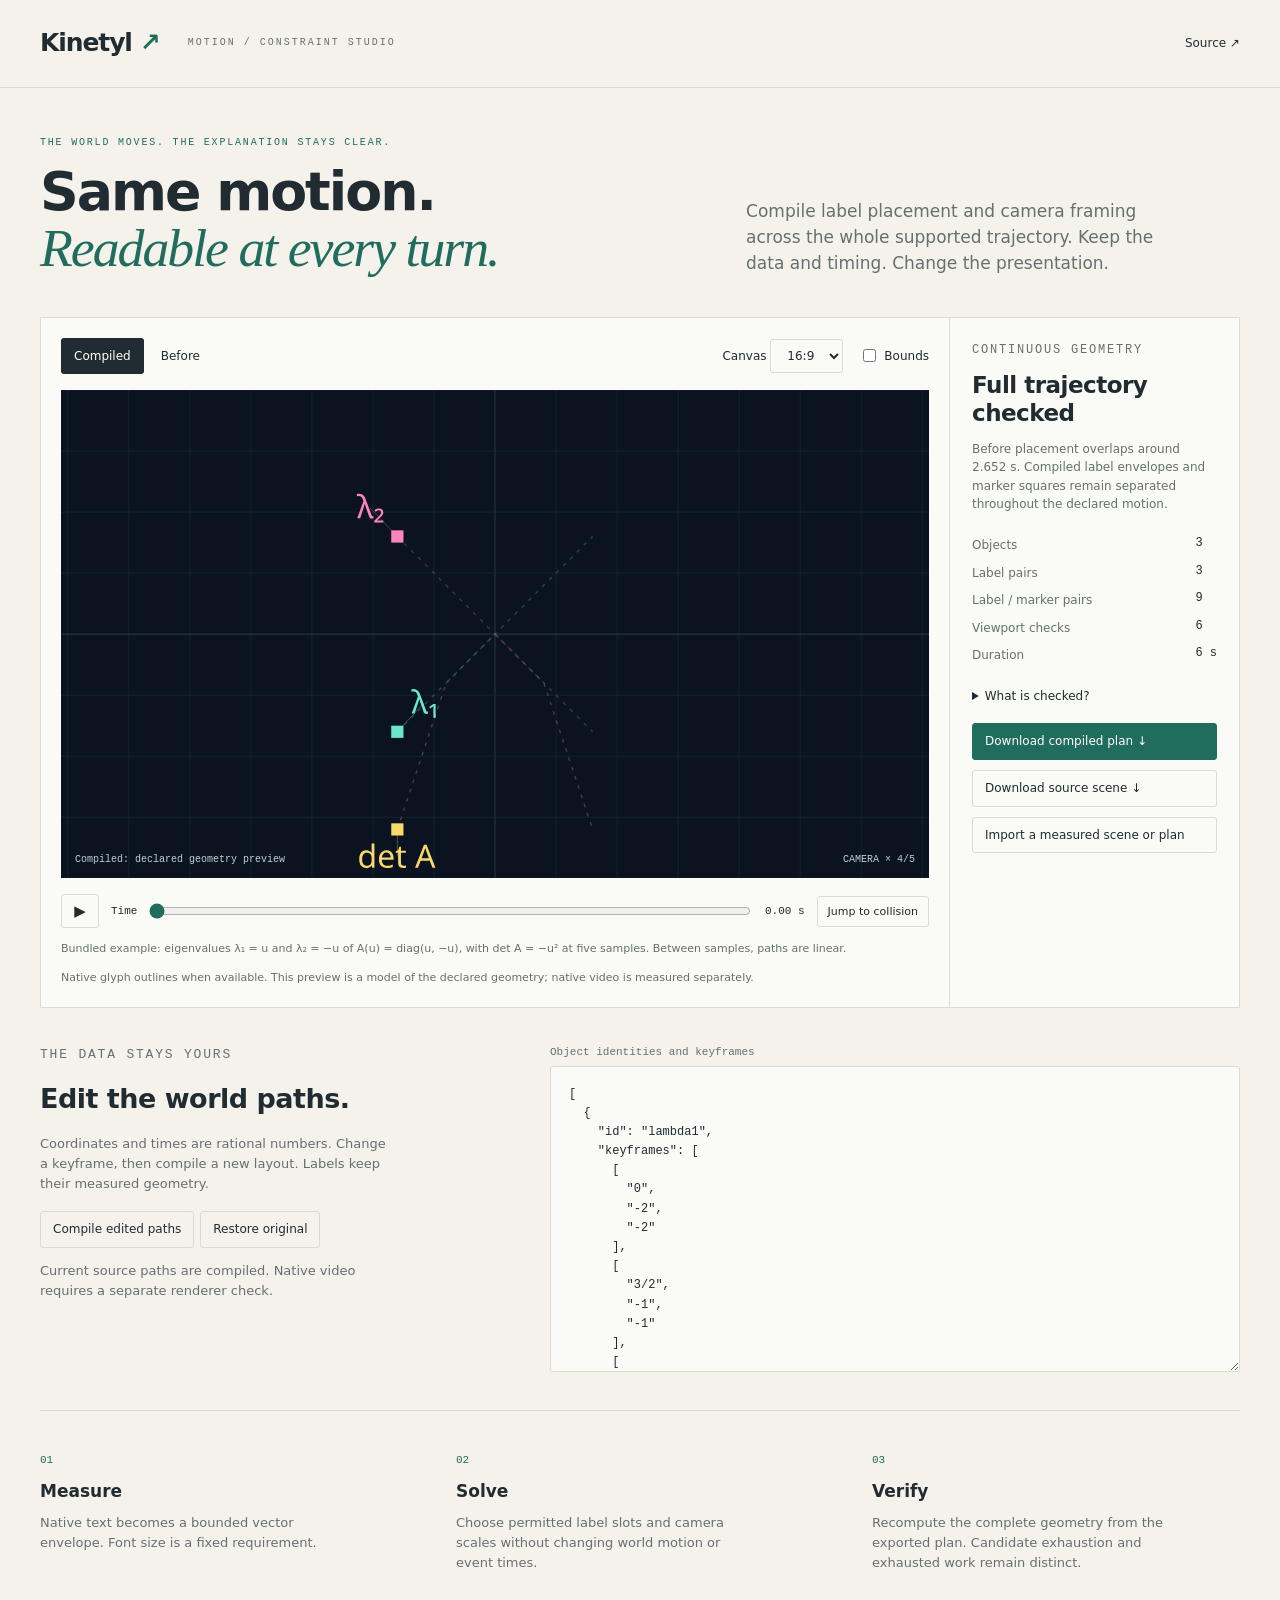
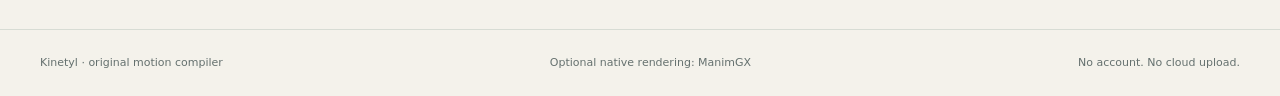
==== docs/index.html @ 95668e6b "Build exact motion-layout compiler, editable studio and native export pipeline" ====
<!doctype html>
<html lang="en">
<head><meta charset="utf-8"><meta name="viewport" content="width=device-width,initial-scale=1"><title>Kinetyl · motion that keeps its meaning</title><link rel="stylesheet" href="studio.css"></head>
<body>
<header><a class="brand" href="https://github.com/nazeeh111/Kinetyl">Kinetyl<span class="brand-mark" aria-hidden="true">↗</span></a><span class="edition">MOTION / CONSTRAINT STUDIO</span><a class="source" href="https://github.com/nazeeh111/Kinetyl">Source ↗</a></header>
<main>
<section class="intro"><p class="eyebrow">THE WORLD MOVES. THE EXPLANATION STAYS CLEAR.</p><h1>Same motion.<br><em>Readable at every turn.</em></h1><p class="lede">Compile label placement and camera framing across the whole supported trajectory. Keep the data and timing. Change the presentation.</p></section>
<section class="workbench" aria-label="Motion compiler">
<div class="stage-column">
<div class="bar"><div class="mode" role="group" aria-label="Placement"><button id="repaired" aria-pressed="true">Compiled</button><button id="original" aria-pressed="false">Before</button></div><label>Canvas <select id="aspect"><option value="wide">16:9</option><option value="portrait">9:16</option><option value="square">1:1</option></select></label><label class="check"><input id="envelopes" type="checkbox">Bounds</label></div>
<div class="stage-shell"><svg id="stage" role="img" aria-label="Animated source trajectories and attached labels"></svg><div class="stage-caption"><span id="stage-label">Compiled geometry preview</span><span id="scale-label"></span></div></div>
<div class="transport"><button id="play" aria-label="Play animation">▶</button><label class="timeline-label">Time<input id="time" type="range" min="0" max="6" step="any" value="0"></label><output id="time-label">0.00 s</output><button id="witness" disabled>Jump to collision</button></div>
<p class="preview-note">Bundled example: eigenvalues λ₁ = u and λ₂ = −u of A(u) = diag(u, −u), with det A = −u² at five samples. Between samples, paths are linear.</p><p class="preview-note">Native glyph outlines when available. This preview is a model of the declared geometry; native video is measured separately.</p>
</div>
<aside class="inspector"><p class="eyebrow">CONTINUOUS GEOMETRY</p><h2 id="status-title">Checking the plan…</h2><p id="status-detail" role="status" aria-live="polite"></p><dl id="metrics"></dl><div id="notice" class="notice" hidden></div><details><summary>What is checked?</summary><p>Fixed label rectangles and marker squares on piecewise linear paths. Every label pair, label–marker pair, and viewport is checked across the full shared time interval. Camera framing is static.</p><p>Imported measurements are unsigned declarations. Exact envelope checks do not prove continuous GPU pixels, arbitrary 3D scenes or viewer comprehension.</p></details><button id="save-plan" disabled>Download compiled plan ↓</button><button id="save-scene" disabled>Download source scene ↓</button><button id="load">Import a measured scene or plan</button><input id="file" type="file" accept="application/json,.json" hidden></aside>
</section>
<section class="edit-section"><div><p class="eyebrow">THE DATA STAYS YOURS</p><h2>Edit the world paths.</h2><p>Coordinates and times are rational numbers. Change a keyframe, then compile a new layout. Labels keep their measured geometry.</p><button id="apply">Compile edited paths</button><button id="restore">Restore original</button><p id="edit-status" role="status" aria-live="polite"></p></div><div><label for="paths">Object identities and keyframes</label><textarea id="paths" spellcheck="false" rows="14"></textarea></div></section>
<section class="explanation"><div><span class="number">01</span><h3>Measure</h3><p>Native text becomes a bounded vector envelope. Font size is a fixed requirement.</p></div><div><span class="number">02</span><h3>Solve</h3><p>Choose permitted label slots and camera scales without changing world motion or event times.</p></div><div><span class="number">03</span><h3>Verify</h3><p>Recompute the complete geometry from the exported plan. Candidate exhaustion and exhausted work remain distinct.</p></div></section>
</main>
<footer><span>Kinetyl · original motion compiler</span><span>Optional native rendering: <a href="https://github.com/academa-labs/manimgx">ManimGX</a></span><span>No account. No cloud upload.</span></footer>
<script type="module" src="studio.mjs"></script>
</body></html>
---- docs/studio.css ----
:root{color-scheme:light;--paper:#f4f2eb;--ink:#202b32;--muted:#65716f;--line:#d7dcd4;--green:#206d5e;--stage:#0b1220}*{box-sizing:border-box}body{margin:0;background:var(--paper);color:var(--ink);font:15px/1.55 system-ui,-apple-system,BlinkMacSystemFont,"Segoe UI",sans-serif}header,main,footer{max-width:1440px;margin:auto}header{display:flex;align-items:center;gap:28px;padding:24px 40px;border-bottom:1px solid var(--line)}a{color:inherit;text-decoration:none}a:hover{text-decoration:underline}.brand{font-size:25px;font-weight:750;letter-spacing:-1.1px}.brand-mark{display:inline-block;margin-left:8px;color:var(--green)}.edition{font:10px/1.2 ui-monospace,monospace;letter-spacing:2px;color:var(--muted)}.source{margin-left:auto;font-size:12px}main{padding:48px 40px 20px}.intro{display:grid;grid-template-columns:1.3fr 1fr;gap:0 64px;align-items:end;margin-bottom:40px}.eyebrow{font:10px/1.4 ui-monospace,monospace;letter-spacing:1.8px;color:var(--green);margin:0 0 14px}.intro .eyebrow{grid-column:1/-1}h1{font-size:clamp(32px,4.2vw,58px);font-weight:550;line-height:1.04;letter-spacing:-2px;margin:0}h1 em{font-family:Georgia,serif;font-weight:400;color:var(--green)}.lede{color:var(--muted);max-width:410px;margin:0;font-size:17px}.workbench{display:grid;grid-template-columns:minmax(0,1fr) 290px;border:1px solid var(--line);background:#fafaf6}.stage-column{min-width:0;padding:20px}.bar{display:flex;align-items:center;gap:16px;margin-bottom:16px;font-size:12px}.bar .mode{margin-right:auto;display:flex;gap:4px}button,select{font:inherit;color:var(--ink);border:1px solid var(--line);background:transparent;padding:8px 12px;border-radius:3px;cursor:pointer}button:hover,select:hover{background:#e9eee7}button:disabled{opacity:.45;cursor:default}button:focus-visible,select:focus-visible,input:focus-visible,textarea:focus-visible,summary:focus-visible{outline:3px solid #408677;outline-offset:3px}.mode button{border-color:transparent}.mode button[aria-pressed=true]{background:var(--ink);color:white}.check{display:flex;align-items:center;gap:5px}.stage-shell{position:relative;background:var(--stage);min-height:260px;display:flex;justify-content:center;align-items:center;overflow:hidden}#stage{display:block;width:100%;height:auto;max-height:620px;aspect-ratio:16/9;background:var(--stage)}#stage.portrait{width:auto;max-width:100%;height:520px;aspect-ratio:9/16}#stage.square{max-width:620px;aspect-ratio:1}.stage-caption{position:absolute;bottom:12px;left:14px;right:14px;display:flex;justify-content:space-between;pointer-events:none;font:10px/1.3 ui-monospace,monospace;color:#c2d0d2}.transport{display:flex;align-items:center;gap:12px;margin-top:16px}#play{width:38px;height:34px;padding:0}.timeline-label{flex:1;display:flex;align-items:center;gap:10px;font:11px ui-monospace,monospace}.timeline-label input{width:100%;accent-color:var(--green)}output{font:11px ui-monospace,monospace;white-space:nowrap}#witness{font-size:11px;padding:6px 10px}.preview-note{font-size:11px;color:var(--muted);margin:12px 0 0}.inspector{border-left:1px solid var(--line);padding:24px 22px}.inspector h2{font-size:23px;line-height:1.2;letter-spacing:-.5px;margin:0 0 12px}.inspector p{font-size:12px;color:var(--muted)}.inspector button{display:block;width:100%;text-align:left;margin-top:10px;font-size:12px}.inspector #save-plan{background:var(--green);color:white;border-color:var(--green)}dl{margin:22px 0;display:grid;grid-template-columns:1fr auto;gap:9px;font-size:12px}dt{color:var(--muted)}dd{font:12px ui-monospace,monospace;margin:0}.notice{padding:10px;border-left:2px solid #b06244;background:#f4ece5;font-size:12px;margin:16px 0}details{font-size:12px;margin:18px 0}summary{cursor:pointer}.edit-section{display:grid;grid-template-columns:1fr 1.5fr;gap:50px;padding:38px 0;border-bottom:1px solid var(--line)}.edit-section h2{font-size:27px;letter-spacing:-.5px;margin:0 0 14px}.edit-section p{color:var(--muted);max-width:350px;font-size:13px}.edit-section button{font-size:12px;margin:4px 6px 0 0}.edit-section label{display:block;font:11px ui-monospace,monospace;color:var(--muted);margin-bottom:8px}textarea{display:block;width:100%;resize:vertical;min-height:230px;border:1px solid var(--line);padding:18px;background:#fafaf6;color:var(--ink);border-radius:3px;font:12px/1.6 ui-monospace,SFMono-Regular,monospace}.explanation{display:grid;grid-template-columns:repeat(3,1fr);gap:48px;padding:36px 0}.number{font:11px ui-monospace,monospace;color:var(--green)}.explanation h3{font-size:17px;margin:8px 0}.explanation p{font-size:13px;color:var(--muted);max-width:300px;margin:0}footer{display:flex;gap:24px;justify-content:space-between;padding:24px 40px;border-top:1px solid var(--line);font-size:11px;color:var(--muted)}[hidden]{display:none!important}@media(max-width:900px){header{padding:18px 22px}.edition{display:none}main{padding:30px 22px}.intro{grid-template-columns:1fr;gap:24px}.workbench{grid-template-columns:1fr}.inspector{border-left:0;border-top:1px solid var(--line);display:block}#stage.portrait{height:480px}.edit-section{grid-template-columns:1fr;gap:22px}.explanation{gap:22px}footer{padding:20px 22px;flex-wrap:wrap}}@media(max-width:520px){main{padding:24px 14px}header{padding:18px 14px}h1{letter-spacing:-1px}.lede{font-size:15px}.stage-column{padding:12px}.bar{flex-wrap:wrap;gap:8px}.bar .mode{flex-basis:100%;margin-right:0}.bar button{padding:7px 12px}.transport{flex-wrap:wrap;gap:8px}#witness{margin-left:auto}.timeline-label{min-width:100px}#stage.portrait{height:440px}.explanation{grid-template-columns:1fr;gap:26px}.inspector{padding:22px}.edit-section{padding:28px 0}footer{padding:20px 14px;gap:12px}textarea{font-size:11px;padding:12px}}
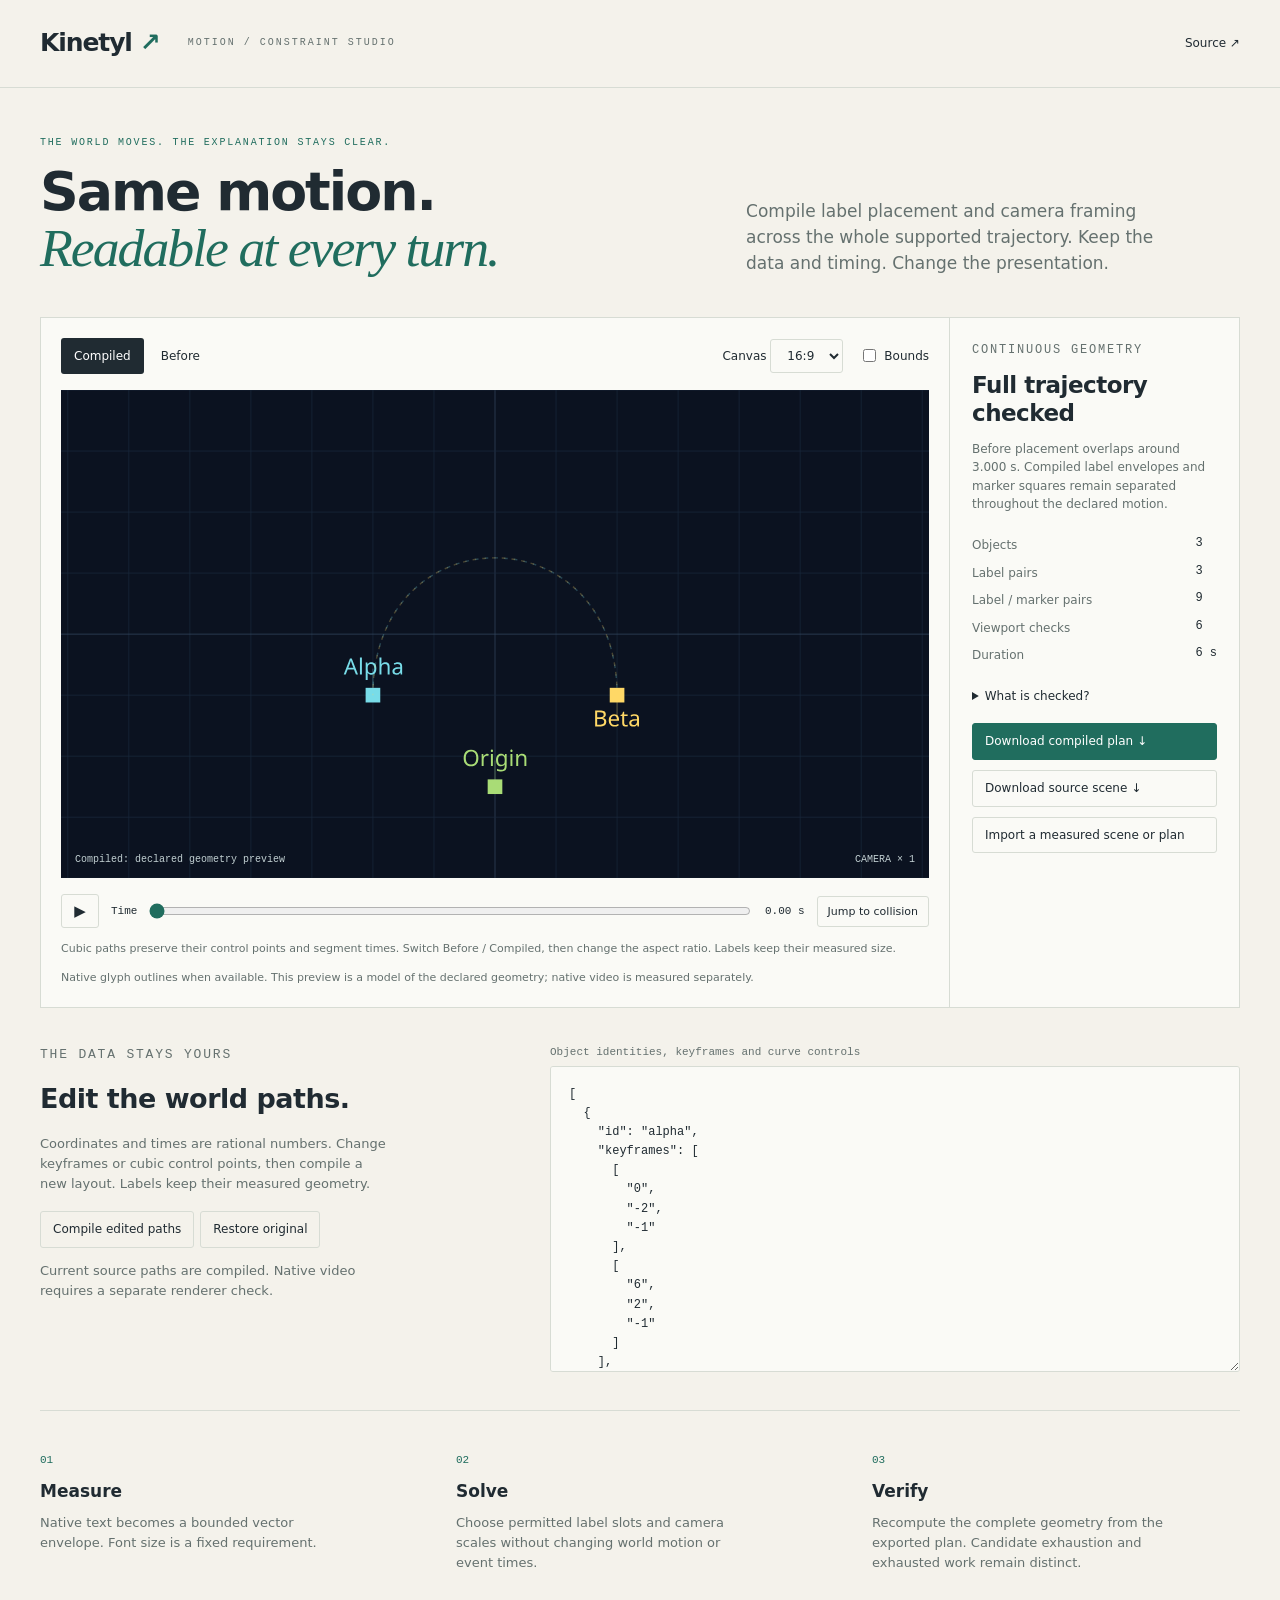
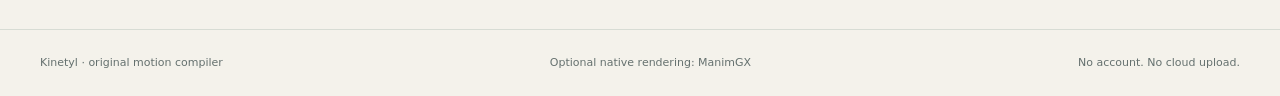
==== commit c0b6f30e: "Preserve and verify cubic motion through Kinetyl studio and native exports" ====
--- a/docs/index.html
+++ b/docs/index.html
@@ -10,11 +10,11 @@
 <div class="bar"><div class="mode" role="group" aria-label="Placement"><button id="repaired" aria-pressed="true">Compiled</button><button id="original" aria-pressed="false">Before</button></div><label>Canvas <select id="aspect"><option value="wide">16:9</option><option value="portrait">9:16</option><option value="square">1:1</option></select></label><label class="check"><input id="envelopes" type="checkbox">Bounds</label></div>
 <div class="stage-shell"><svg id="stage" role="img" aria-label="Animated source trajectories and attached labels"></svg><div class="stage-caption"><span id="stage-label">Compiled geometry preview</span><span id="scale-label"></span></div></div>
 <div class="transport"><button id="play" aria-label="Play animation">▶</button><label class="timeline-label">Time<input id="time" type="range" min="0" max="6" step="any" value="0"></label><output id="time-label">0.00 s</output><button id="witness" disabled>Jump to collision</button></div>
-<p class="preview-note">Bundled example: eigenvalues λ₁ = u and λ₂ = −u of A(u) = diag(u, −u), with det A = −u² at five samples. Between samples, paths are linear.</p><p class="preview-note">Native glyph outlines when available. This preview is a model of the declared geometry; native video is measured separately.</p>
+<p class="preview-note" id="scene-note">Bundled example: eigenvalues λ₁ = u and λ₂ = −u of A(u) = diag(u, −u), with det A = −u² at five samples. Between samples, paths are linear.</p><p class="preview-note">Native glyph outlines when available. This preview is a model of the declared geometry; native video is measured separately.</p>
 </div>
-<aside class="inspector"><p class="eyebrow">CONTINUOUS GEOMETRY</p><h2 id="status-title">Checking the plan…</h2><p id="status-detail" role="status" aria-live="polite"></p><dl id="metrics"></dl><div id="notice" class="notice" hidden></div><details><summary>What is checked?</summary><p>Fixed label rectangles and marker squares on piecewise linear paths. Every label pair, label–marker pair, and viewport is checked across the full shared time interval. Camera framing is static.</p><p>Imported measurements are unsigned declarations. Exact envelope checks do not prove continuous GPU pixels, arbitrary 3D scenes or viewer comprehension.</p></details><button id="save-plan" disabled>Download compiled plan ↓</button><button id="save-scene" disabled>Download source scene ↓</button><button id="load">Import a measured scene or plan</button><input id="file" type="file" accept="application/json,.json" hidden></aside>
+<aside class="inspector"><p class="eyebrow">CONTINUOUS GEOMETRY</p><h2 id="status-title">Checking the plan…</h2><p id="status-detail" role="status" aria-live="polite"></p><dl id="metrics"></dl><div id="notice" class="notice" hidden></div><details><summary>What is checked?</summary><p>Fixed label rectangles and marker squares on piecewise linear or cubic Bézier paths. Every label pair, label–marker pair, and viewport is checked across the full shared time interval. Camera framing is static.</p><p>Imported measurements are unsigned declarations. Exact envelope checks do not prove continuous GPU pixels, arbitrary 3D scenes or viewer comprehension.</p></details><button id="save-plan" disabled>Download compiled plan ↓</button><button id="save-scene" disabled>Download source scene ↓</button><button id="load">Import a measured scene or plan</button><input id="file" type="file" accept="application/json,.json" hidden></aside>
 </section>
-<section class="edit-section"><div><p class="eyebrow">THE DATA STAYS YOURS</p><h2>Edit the world paths.</h2><p>Coordinates and times are rational numbers. Change a keyframe, then compile a new layout. Labels keep their measured geometry.</p><button id="apply">Compile edited paths</button><button id="restore">Restore original</button><p id="edit-status" role="status" aria-live="polite"></p></div><div><label for="paths">Object identities and keyframes</label><textarea id="paths" spellcheck="false" rows="14"></textarea></div></section>
+<section class="edit-section"><div><p class="eyebrow">THE DATA STAYS YOURS</p><h2>Edit the world paths.</h2><p>Coordinates and times are rational numbers. Change keyframes or cubic control points, then compile a new layout. Labels keep their measured geometry.</p><button id="apply">Compile edited paths</button><button id="restore">Restore original</button><p id="edit-status" role="status" aria-live="polite"></p></div><div><label for="paths">Object identities, keyframes and curve controls</label><textarea id="paths" spellcheck="false" rows="14"></textarea></div></section>
 <section class="explanation"><div><span class="number">01</span><h3>Measure</h3><p>Native text becomes a bounded vector envelope. Font size is a fixed requirement.</p></div><div><span class="number">02</span><h3>Solve</h3><p>Choose permitted label slots and camera scales without changing world motion or event times.</p></div><div><span class="number">03</span><h3>Verify</h3><p>Recompute the complete geometry from the exported plan. Candidate exhaustion and exhausted work remain distinct.</p></div></section>
 </main>
 <footer><span>Kinetyl · original motion compiler</span><span>Optional native rendering: <a href="https://github.com/academa-labs/manimgx">ManimGX</a></span><span>No account. No cloud upload.</span></footer>
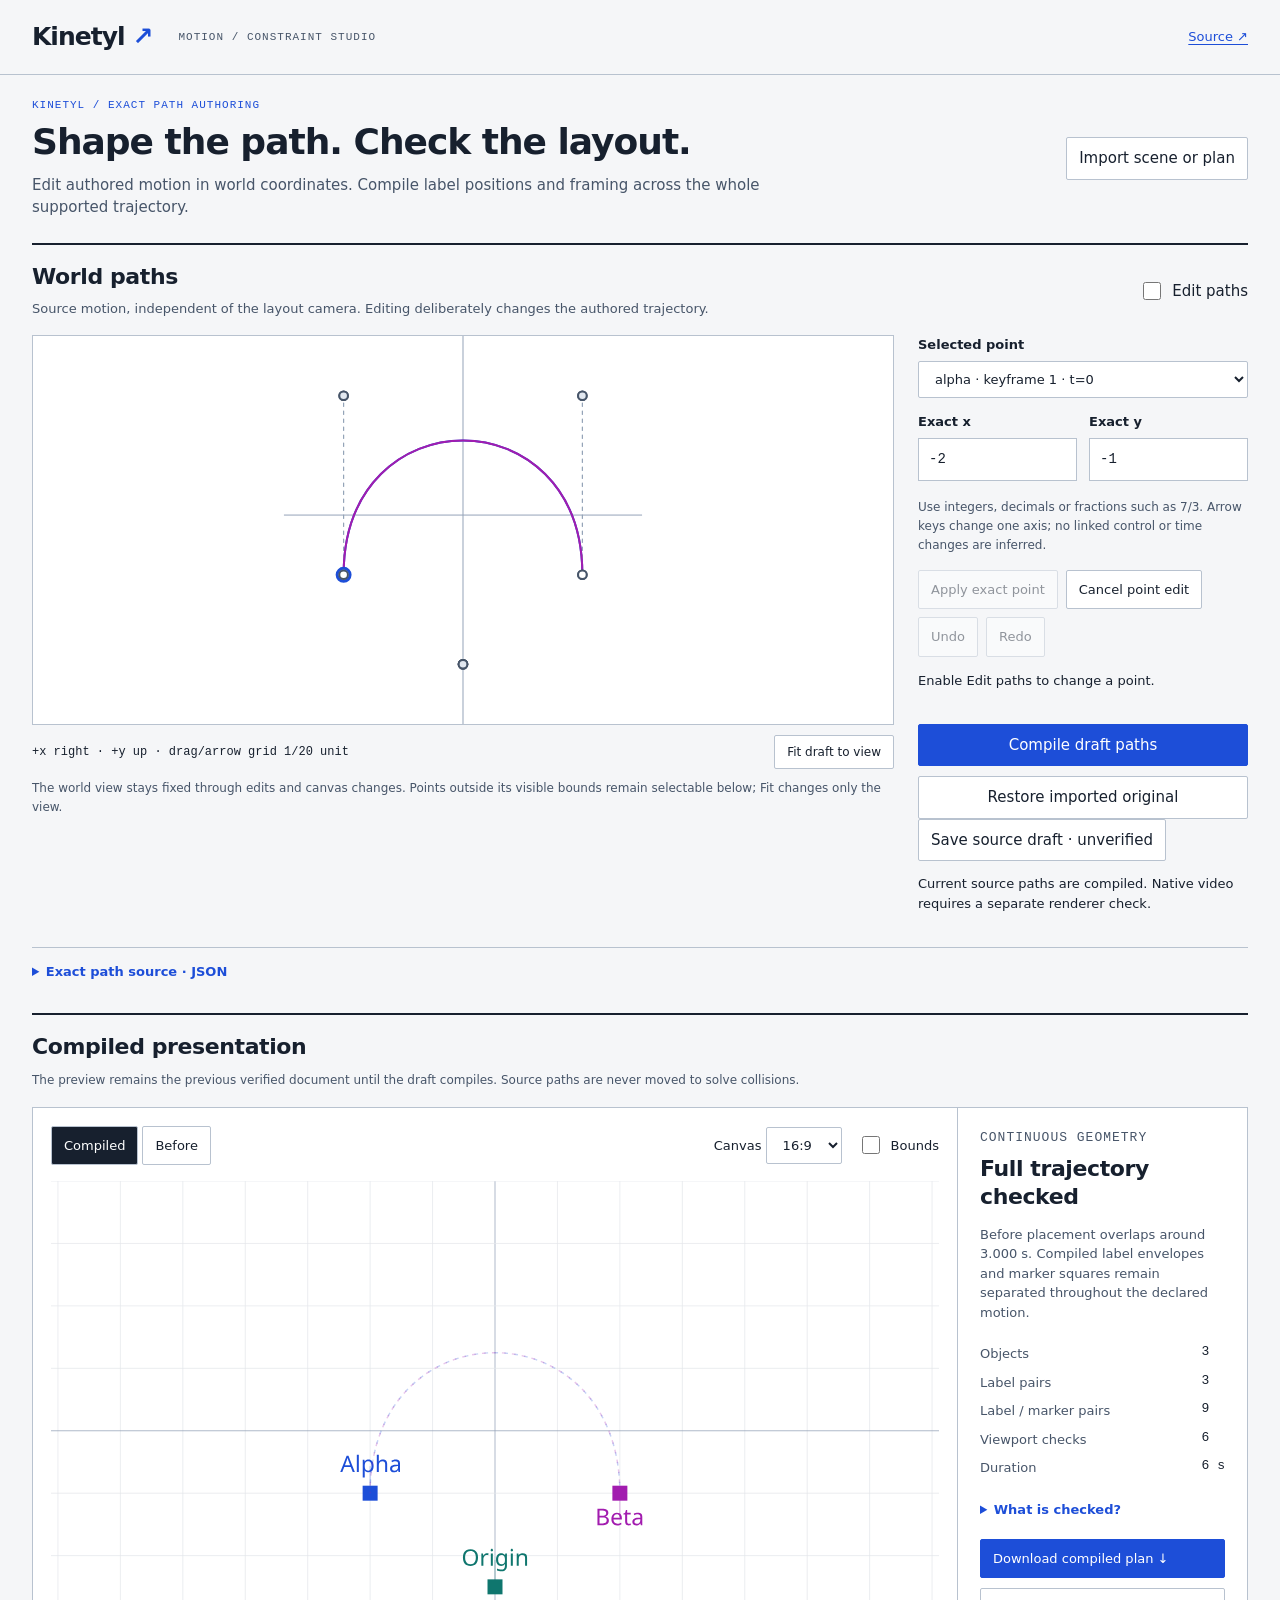
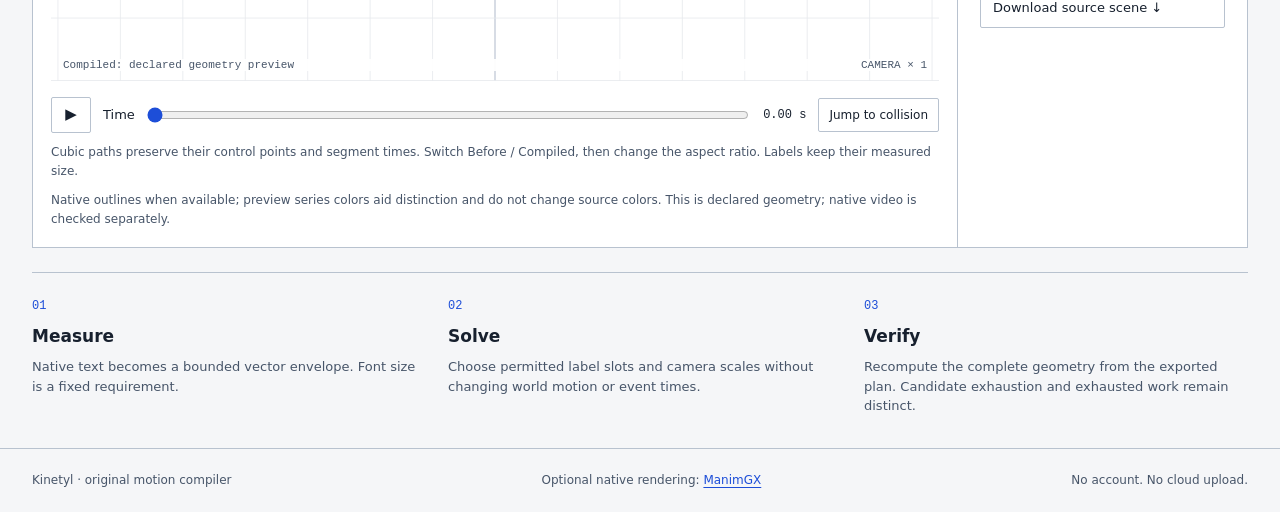
==== commit 1876d1c7: "Add exact visual path authoring and recoverable studio drafts" ====
--- a/docs/index.html
+++ b/docs/index.html
@@ -4,17 +4,21 @@
 <body>
 <header><a class="brand" href="https://github.com/nazeeh111/Kinetyl">Kinetyl<span class="brand-mark" aria-hidden="true">↗</span></a><span class="edition">MOTION / CONSTRAINT STUDIO</span><a class="source" href="https://github.com/nazeeh111/Kinetyl">Source ↗</a></header>
 <main>
-<section class="intro"><p class="eyebrow">THE WORLD MOVES. THE EXPLANATION STAYS CLEAR.</p><h1>Same motion.<br><em>Readable at every turn.</em></h1><p class="lede">Compile label placement and camera framing across the whole supported trajectory. Keep the data and timing. Change the presentation.</p></section>
+<section class="intro"><div><p class="eyebrow">KINETYL / EXACT PATH AUTHORING</p><h1>Shape the path. Check the layout.</h1><p class="lede">Edit authored motion in world coordinates. Compile label positions and framing across the whole supported trajectory.</p></div><button id="load">Import scene or plan</button><input id="file" type="file" accept="application/json,.json" hidden></section>
+<section class="authoring" aria-label="World path authoring"><div class="author-heading"><div><h2>World paths</h2><p>Source motion, independent of the layout camera. Editing deliberately changes the authored trajectory.</p></div><label class="check"><input id="author-mode" type="checkbox">Edit paths</label></div>
+<div class="author-grid"><div><svg id="author-stage" role="group" tabindex="0" aria-label="World path editor; select a handle, arrow keys move one twentieth of a unit; Escape cancels a drag"></svg><div class="world-note"><span>+x right · +y up · drag/arrow grid 1/20 unit</span><button id="author-fit">Fit draft to view</button></div><p class="preview-note">The world view stays fixed through edits and canvas changes. Points outside its visible bounds remain selectable below; Fit changes only the view.</p></div>
+<div class="point-inspector"><label for="point">Selected point</label><select id="point"></select><div class="coordinates"><label for="point-x">Exact x<input id="point-x" type="text" inputmode="text" spellcheck="false" autocomplete="off"></label><label for="point-y">Exact y<input id="point-y" type="text" inputmode="text" spellcheck="false" autocomplete="off"></label></div><p class="preview-note">Use integers, decimals or fractions such as 7/3. Arrow keys change one axis; no linked control or time changes are inferred.</p><div class="edit-actions"><button id="point-apply">Apply exact point</button><button id="point-cancel">Cancel point edit</button><button id="path-undo" disabled>Undo</button><button id="path-redo" disabled>Redo</button></div><p id="author-status" role="status" aria-live="polite">Enable Edit paths to change a point.</p><button id="apply" class="primary">Compile draft paths</button><button id="restore">Restore imported original</button><button id="save-draft">Save source draft · unverified</button><p id="edit-status" role="status" aria-live="polite"></p></div></div>
+<details class="source-editor"><summary>Exact path source · JSON</summary><p>Visual edits and this source share one draft. Apply or discard pending JSON before returning to the visual editor. Label measurements are preserved.</p><label for="paths">Object identities, keyframes and control points</label><textarea id="paths" spellcheck="false" rows="12"></textarea><div class="edit-actions"><button id="json-apply">Apply JSON to draft</button><button id="json-discard">Discard JSON text</button></div></details></section>
+<h2 class="preview-heading">Compiled presentation</h2><p class="preview-note">The preview remains the previous verified document until the draft compiles. Source paths are never moved to solve collisions.</p>
 <section class="workbench" aria-label="Motion compiler">
 <div class="stage-column">
 <div class="bar"><div class="mode" role="group" aria-label="Placement"><button id="repaired" aria-pressed="true">Compiled</button><button id="original" aria-pressed="false">Before</button></div><label>Canvas <select id="aspect"><option value="wide">16:9</option><option value="portrait">9:16</option><option value="square">1:1</option></select></label><label class="check"><input id="envelopes" type="checkbox">Bounds</label></div>
 <div class="stage-shell"><svg id="stage" role="img" aria-label="Animated source trajectories and attached labels"></svg><div class="stage-caption"><span id="stage-label">Compiled geometry preview</span><span id="scale-label"></span></div></div>
 <div class="transport"><button id="play" aria-label="Play animation">▶</button><label class="timeline-label">Time<input id="time" type="range" min="0" max="6" step="any" value="0"></label><output id="time-label">0.00 s</output><button id="witness" disabled>Jump to collision</button></div>
-<p class="preview-note" id="scene-note">Bundled example: eigenvalues λ₁ = u and λ₂ = −u of A(u) = diag(u, −u), with det A = −u² at five samples. Between samples, paths are linear.</p><p class="preview-note">Native glyph outlines when available. This preview is a model of the declared geometry; native video is measured separately.</p>
+<p class="preview-note" id="scene-note">Bundled example: eigenvalues λ₁ = u and λ₂ = −u of A(u) = diag(u, −u), with det A = −u² at five samples. Between samples, paths are linear.</p><p class="preview-note">Native outlines when available; preview series colors aid distinction and do not change source colors. This is declared geometry; native video is checked separately.</p>
 </div>
-<aside class="inspector"><p class="eyebrow">CONTINUOUS GEOMETRY</p><h2 id="status-title">Checking the plan…</h2><p id="status-detail" role="status" aria-live="polite"></p><dl id="metrics"></dl><div id="notice" class="notice" hidden></div><details><summary>What is checked?</summary><p>Fixed label rectangles and marker squares on piecewise linear or cubic Bézier paths. Every label pair, label–marker pair, and viewport is checked across the full shared time interval. Camera framing is static.</p><p>Imported measurements are unsigned declarations. Exact envelope checks do not prove continuous GPU pixels, arbitrary 3D scenes or viewer comprehension.</p></details><button id="save-plan" disabled>Download compiled plan ↓</button><button id="save-scene" disabled>Download source scene ↓</button><button id="load">Import a measured scene or plan</button><input id="file" type="file" accept="application/json,.json" hidden></aside>
+<aside class="inspector"><p class="eyebrow">CONTINUOUS GEOMETRY</p><h2 id="status-title">Checking the plan…</h2><p id="status-detail" role="status" aria-live="polite"></p><dl id="metrics"></dl><div id="notice" class="notice" hidden></div><details><summary>What is checked?</summary><p>Fixed label rectangles and marker squares on piecewise linear or cubic Bézier paths. Every label pair, label–marker pair, and viewport is checked across the full shared time interval. Camera framing is static.</p><p>Imported measurements are unsigned declarations. Exact envelope checks do not prove continuous GPU pixels, arbitrary 3D scenes or viewer comprehension.</p></details><button id="save-plan" disabled>Download compiled plan ↓</button><button id="save-scene" disabled>Download source scene ↓</button></aside>
 </section>
-<section class="edit-section"><div><p class="eyebrow">THE DATA STAYS YOURS</p><h2>Edit the world paths.</h2><p>Coordinates and times are rational numbers. Change keyframes or cubic control points, then compile a new layout. Labels keep their measured geometry.</p><button id="apply">Compile edited paths</button><button id="restore">Restore original</button><p id="edit-status" role="status" aria-live="polite"></p></div><div><label for="paths">Object identities, keyframes and curve controls</label><textarea id="paths" spellcheck="false" rows="14"></textarea></div></section>
 <section class="explanation"><div><span class="number">01</span><h3>Measure</h3><p>Native text becomes a bounded vector envelope. Font size is a fixed requirement.</p></div><div><span class="number">02</span><h3>Solve</h3><p>Choose permitted label slots and camera scales without changing world motion or event times.</p></div><div><span class="number">03</span><h3>Verify</h3><p>Recompute the complete geometry from the exported plan. Candidate exhaustion and exhausted work remain distinct.</p></div></section>
 </main>
 <footer><span>Kinetyl · original motion compiler</span><span>Optional native rendering: <a href="https://github.com/academa-labs/manimgx">ManimGX</a></span><span>No account. No cloud upload.</span></footer>
--- a/docs/studio.css
+++ b/docs/studio.css
@@ -1 +1 @@
-:root{color-scheme:light;--paper:#f4f2eb;--ink:#202b32;--muted:#65716f;--line:#d7dcd4;--green:#206d5e;--stage:#0b1220}*{box-sizing:border-box}body{margin:0;background:var(--paper);color:var(--ink);font:15px/1.55 system-ui,-apple-system,BlinkMacSystemFont,"Segoe UI",sans-serif}header,main,footer{max-width:1440px;margin:auto}header{display:flex;align-items:center;gap:28px;padding:24px 40px;border-bottom:1px solid var(--line)}a{color:inherit;text-decoration:none}a:hover{text-decoration:underline}.brand{font-size:25px;font-weight:750;letter-spacing:-1.1px}.brand-mark{display:inline-block;margin-left:8px;color:var(--green)}.edition{font:10px/1.2 ui-monospace,monospace;letter-spacing:2px;color:var(--muted)}.source{margin-left:auto;font-size:12px}main{padding:48px 40px 20px}.intro{display:grid;grid-template-columns:1.3fr 1fr;gap:0 64px;align-items:end;margin-bottom:40px}.eyebrow{font:10px/1.4 ui-monospace,monospace;letter-spacing:1.8px;color:var(--green);margin:0 0 14px}.intro .eyebrow{grid-column:1/-1}h1{font-size:clamp(32px,4.2vw,58px);font-weight:550;line-height:1.04;letter-spacing:-2px;margin:0}h1 em{font-family:Georgia,serif;font-weight:400;color:var(--green)}.lede{color:var(--muted);max-width:410px;margin:0;font-size:17px}.workbench{display:grid;grid-template-columns:minmax(0,1fr) 290px;border:1px solid var(--line);background:#fafaf6}.stage-column{min-width:0;padding:20px}.bar{display:flex;align-items:center;gap:16px;margin-bottom:16px;font-size:12px}.bar .mode{margin-right:auto;display:flex;gap:4px}button,select{font:inherit;color:var(--ink);border:1px solid var(--line);background:transparent;padding:8px 12px;border-radius:3px;cursor:pointer}button:hover,select:hover{background:#e9eee7}button:disabled{opacity:.45;cursor:default}button:focus-visible,select:focus-visible,input:focus-visible,textarea:focus-visible,summary:focus-visible{outline:3px solid #408677;outline-offset:3px}.mode button{border-color:transparent}.mode button[aria-pressed=true]{background:var(--ink);color:white}.check{display:flex;align-items:center;gap:5px}.stage-shell{position:relative;background:var(--stage);min-height:260px;display:flex;justify-content:center;align-items:center;overflow:hidden}#stage{display:block;width:100%;height:auto;max-height:620px;aspect-ratio:16/9;background:var(--stage)}#stage.portrait{width:auto;max-width:100%;height:520px;aspect-ratio:9/16}#stage.square{max-width:620px;aspect-ratio:1}.stage-caption{position:absolute;bottom:12px;left:14px;right:14px;display:flex;justify-content:space-between;pointer-events:none;font:10px/1.3 ui-monospace,monospace;color:#c2d0d2}.transport{display:flex;align-items:center;gap:12px;margin-top:16px}#play{width:38px;height:34px;padding:0}.timeline-label{flex:1;display:flex;align-items:center;gap:10px;font:11px ui-monospace,monospace}.timeline-label input{width:100%;accent-color:var(--green)}output{font:11px ui-monospace,monospace;white-space:nowrap}#witness{font-size:11px;padding:6px 10px}.preview-note{font-size:11px;color:var(--muted);margin:12px 0 0}.inspector{border-left:1px solid var(--line);padding:24px 22px}.inspector h2{font-size:23px;line-height:1.2;letter-spacing:-.5px;margin:0 0 12px}.inspector p{font-size:12px;color:var(--muted)}.inspector button{display:block;width:100%;text-align:left;margin-top:10px;font-size:12px}.inspector #save-plan{background:var(--green);color:white;border-color:var(--green)}dl{margin:22px 0;display:grid;grid-template-columns:1fr auto;gap:9px;font-size:12px}dt{color:var(--muted)}dd{font:12px ui-monospace,monospace;margin:0}.notice{padding:10px;border-left:2px solid #b06244;background:#f4ece5;font-size:12px;margin:16px 0}details{font-size:12px;margin:18px 0}summary{cursor:pointer}.edit-section{display:grid;grid-template-columns:1fr 1.5fr;gap:50px;padding:38px 0;border-bottom:1px solid var(--line)}.edit-section h2{font-size:27px;letter-spacing:-.5px;margin:0 0 14px}.edit-section p{color:var(--muted);max-width:350px;font-size:13px}.edit-section button{font-size:12px;margin:4px 6px 0 0}.edit-section label{display:block;font:11px ui-monospace,monospace;color:var(--muted);margin-bottom:8px}textarea{display:block;width:100%;resize:vertical;min-height:230px;border:1px solid var(--line);padding:18px;background:#fafaf6;color:var(--ink);border-radius:3px;font:12px/1.6 ui-monospace,SFMono-Regular,monospace}.explanation{display:grid;grid-template-columns:repeat(3,1fr);gap:48px;padding:36px 0}.number{font:11px ui-monospace,monospace;color:var(--green)}.explanation h3{font-size:17px;margin:8px 0}.explanation p{font-size:13px;color:var(--muted);max-width:300px;margin:0}footer{display:flex;gap:24px;justify-content:space-between;padding:24px 40px;border-top:1px solid var(--line);font-size:11px;color:var(--muted)}[hidden]{display:none!important}@media(max-width:900px){header{padding:18px 22px}.edition{display:none}main{padding:30px 22px}.intro{grid-template-columns:1fr;gap:24px}.workbench{grid-template-columns:1fr}.inspector{border-left:0;border-top:1px solid var(--line);display:block}#stage.portrait{height:480px}.edit-section{grid-template-columns:1fr;gap:22px}.explanation{gap:22px}footer{padding:20px 22px;flex-wrap:wrap}}@media(max-width:520px){main{padding:24px 14px}header{padding:18px 14px}h1{letter-spacing:-1px}.lede{font-size:15px}.stage-column{padding:12px}.bar{flex-wrap:wrap;gap:8px}.bar .mode{flex-basis:100%;margin-right:0}.bar button{padding:7px 12px}.transport{flex-wrap:wrap;gap:8px}#witness{margin-left:auto}.timeline-label{min-width:100px}#stage.portrait{height:440px}.explanation{grid-template-columns:1fr;gap:26px}.inspector{padding:22px}.edit-section{padding:28px 0}footer{padding:20px 14px;gap:12px}textarea{font-size:11px;padding:12px}}
+:root{color-scheme:light;--paper:#f5f6f8;--ink:#17202e;--muted:#475569;--line:#b8c2cf;--accent:#1d4ed8;--stage:#fff;font:15px/1.5 system-ui,-apple-system,BlinkMacSystemFont,"Segoe UI",sans-serif}*{box-sizing:border-box}body{margin:0;background:var(--paper);color:var(--ink)}header,main,footer{max-width:1440px;margin:auto}header{display:flex;align-items:center;gap:26px;padding:18px 32px;border-bottom:1px solid var(--line)}a{color:var(--accent);text-underline-offset:3px}.brand{font-size:25px;font-weight:750;letter-spacing:-1px;text-decoration:none;color:var(--ink)}.brand-mark{color:var(--accent);margin-left:8px}.edition{font:11px ui-monospace,monospace;letter-spacing:1px;color:var(--muted)}.source{margin-left:auto;font-size:13px}main{padding:24px 32px 32px}.intro{display:flex;justify-content:space-between;align-items:center;gap:24px;margin-bottom:24px}.eyebrow{font:11px ui-monospace,monospace;color:var(--accent);letter-spacing:1px;margin:0 0 10px}h1{font-size:clamp(25px,3vw,36px);letter-spacing:-1px;line-height:1.15;margin:0}h2{font-size:22px;line-height:1.3;margin:0 0 8px;letter-spacing:-.4px}.lede{color:var(--muted);font-size:15px;max-width:800px;margin:12px 0 0}button,select,input,textarea{font:inherit;color:var(--ink)}button,select{border:1px solid var(--line);background:white;padding:9px 12px;border-radius:2px}button{cursor:pointer}button:hover:not(:disabled){background:#edf3ff}button:disabled{opacity:.45;cursor:default}button:focus-visible,select:focus-visible,input:focus-visible,textarea:focus-visible,summary:focus-visible,svg:focus-visible{outline:3px solid var(--accent);outline-offset:3px}.primary,#save-plan{background:var(--accent);color:white;border-color:var(--accent)}.primary:hover:not(:disabled),#save-plan:hover:not(:disabled){background:#1642a6}.check{display:flex;align-items:center;gap:8px;white-space:nowrap}.check input{width:18px;height:18px;accent-color:var(--accent)}.authoring{border-top:2px solid var(--ink);padding-top:18px;margin-bottom:30px}.author-heading{display:flex;justify-content:space-between;gap:24px;align-items:center;margin-bottom:16px}.author-heading p{font-size:13px;color:var(--muted);margin:0}.author-grid{display:grid;grid-template-columns:minmax(0,1fr) 330px;gap:24px}#author-stage{display:block;width:100%;height:390px;background:white;border:1px solid var(--line);touch-action:none;overflow:hidden}.author-axis{stroke:#94a3b8;stroke-width:1;vector-effect:non-scaling-stroke}.construction{stroke:#94a3b8;stroke-width:1;stroke-dasharray:4 4;vector-effect:non-scaling-stroke}.author-curve{stroke-width:2;vector-effect:non-scaling-stroke}.series-0{stroke:#1d4ed8}.series-1{stroke:#a21caf}.series-2{stroke:#0f766e}.series-3{stroke:#b45309}.handle{stroke:#475569;stroke-width:2;vector-effect:non-scaling-stroke;fill:white;cursor:crosshair}.handle.control{fill:#e2e8f0}.handle.selected{stroke:#1d4ed8;fill:#dbeafe;stroke-width:3}.handle:focus-visible{outline:none;stroke:#17202e;stroke-width:5}.world-note{display:flex;justify-content:space-between;align-items:center;gap:12px;font:12px ui-monospace,monospace;margin-top:10px}.world-note button{font:12px system-ui,sans-serif}.point-inspector{min-width:0}.point-inspector>label,.coordinates label,.source-editor>label{display:block;font-size:13px;font-weight:600;margin-bottom:7px}#point{width:100%;font-size:13px;max-width:100%}.coordinates{display:grid;grid-template-columns:1fr 1fr;gap:12px;margin-top:14px}.coordinates input{display:block;width:100%;min-width:0;padding:10px;border:1px solid var(--line);background:white;font:14px/1.5 ui-monospace,monospace;margin-top:6px}.edit-actions{display:flex;flex-wrap:wrap;gap:8px;margin:14px 0}.edit-actions button{font-size:13px}.point-inspector>.primary,.point-inspector>#restore{display:block;width:100%;margin-top:10px}.point-inspector p[role=status]{font-size:13px;line-height:1.5;min-height:40px;overflow-wrap:anywhere}.source-editor{border-top:1px solid var(--line);padding-top:14px;margin-top:20px}details{font-size:13px;margin:18px 0}summary{cursor:pointer;color:var(--accent);font-weight:600;line-height:1.6}.source-editor p{color:var(--muted)}textarea{display:block;width:100%;resize:vertical;min-height:200px;border:1px solid var(--line);padding:14px;background:white;font:13px/1.6 ui-monospace,monospace}.preview-heading{border-top:2px solid var(--ink);padding-top:18px}.workbench{display:grid;grid-template-columns:minmax(0,1fr) 290px;border:1px solid var(--line);background:white;margin-top:16px}.stage-column{min-width:0;padding:18px}.bar{display:flex;align-items:center;gap:16px;margin-bottom:16px;font-size:13px}.bar .mode{margin-right:auto;display:flex;gap:4px}.mode button[aria-pressed=true]{background:var(--ink);color:white}.stage-shell{position:relative;background:var(--stage);min-height:240px;display:flex;justify-content:center;align-items:center;overflow:hidden}#stage{display:block;width:100%;height:auto;max-height:540px;aspect-ratio:16/9;background:var(--stage)}#stage.portrait{width:auto;max-width:100%;height:480px;aspect-ratio:9/16}#stage.square{max-width:540px;aspect-ratio:1}.stage-caption{position:absolute;bottom:10px;left:12px;right:12px;display:flex;justify-content:space-between;pointer-events:none;font:11px ui-monospace,monospace;color:var(--muted);background:#fffffff0;gap:12px}.transport{display:flex;align-items:center;gap:12px;margin-top:16px}#play{width:40px;height:36px;padding:0}.timeline-label{flex:1;display:flex;align-items:center;gap:10px;font-size:13px}.timeline-label input{width:100%;accent-color:var(--accent)}output{font:12px ui-monospace,monospace;white-space:nowrap}#witness{font-size:12px;padding:7px 10px}.preview-note{font-size:12px;color:var(--muted);line-height:1.6;margin:10px 0 0}.inspector{border-left:1px solid var(--line);padding:22px}.inspector p{font-size:13px;color:var(--muted)}.inspector button{display:block;width:100%;text-align:left;margin-top:10px;font-size:13px}dl{margin:22px 0;display:grid;grid-template-columns:1fr auto;gap:9px;font-size:13px}dt{color:var(--muted)}dd{font:13px ui-monospace,monospace;margin:0}.notice{padding:10px;border-left:3px solid #a21caf;background:#faf2ff;font-size:13px;margin:16px 0}.explanation{display:flex;gap:32px;border-top:1px solid var(--line);padding-top:20px;margin-top:24px}.explanation>div{flex:1}.number{font:12px ui-monospace,monospace;color:var(--accent)}.explanation h3{font-size:17px;margin:8px 0}.explanation p{font-size:13px;color:var(--muted);margin:0}footer{display:flex;gap:24px;justify-content:space-between;padding:22px 32px;border-top:1px solid var(--line);font-size:12px;color:var(--muted)}[hidden]{display:none!important}@media(max-width:950px){.author-grid{grid-template-columns:minmax(0,1fr) 300px;gap:16px}.workbench{grid-template-columns:1fr}.inspector{border-left:0;border-top:1px solid var(--line)}.edition{display:none}}@media(max-width:720px){header{padding:16px 18px}main{padding:22px 18px}.intro{align-items:start;flex-direction:column}.author-grid{grid-template-columns:1fr}#author-stage{height:310px}.author-heading{align-items:start;gap:12px}.author-heading p{max-width:280px}.coordinates input{font-size:15px}.explanation{flex-direction:column;gap:20px}footer{padding:20px 18px;flex-wrap:wrap}}@media(max-width:430px){main{padding:20px 14px}.author-heading{flex-direction:column}.world-note{align-items:start;font-size:11px}.world-note span{max-width:175px}.world-note button{max-width:120px}#author-stage{height:280px}.stage-column{padding:12px}.bar,.transport{flex-wrap:wrap;gap:8px}.bar .mode{flex-basis:100%;margin:0}.timeline-label{min-width:100px}#witness{margin-left:auto}.stage-caption{font-size:10px}#stage.portrait{height:440px}.inspector{padding:18px}}
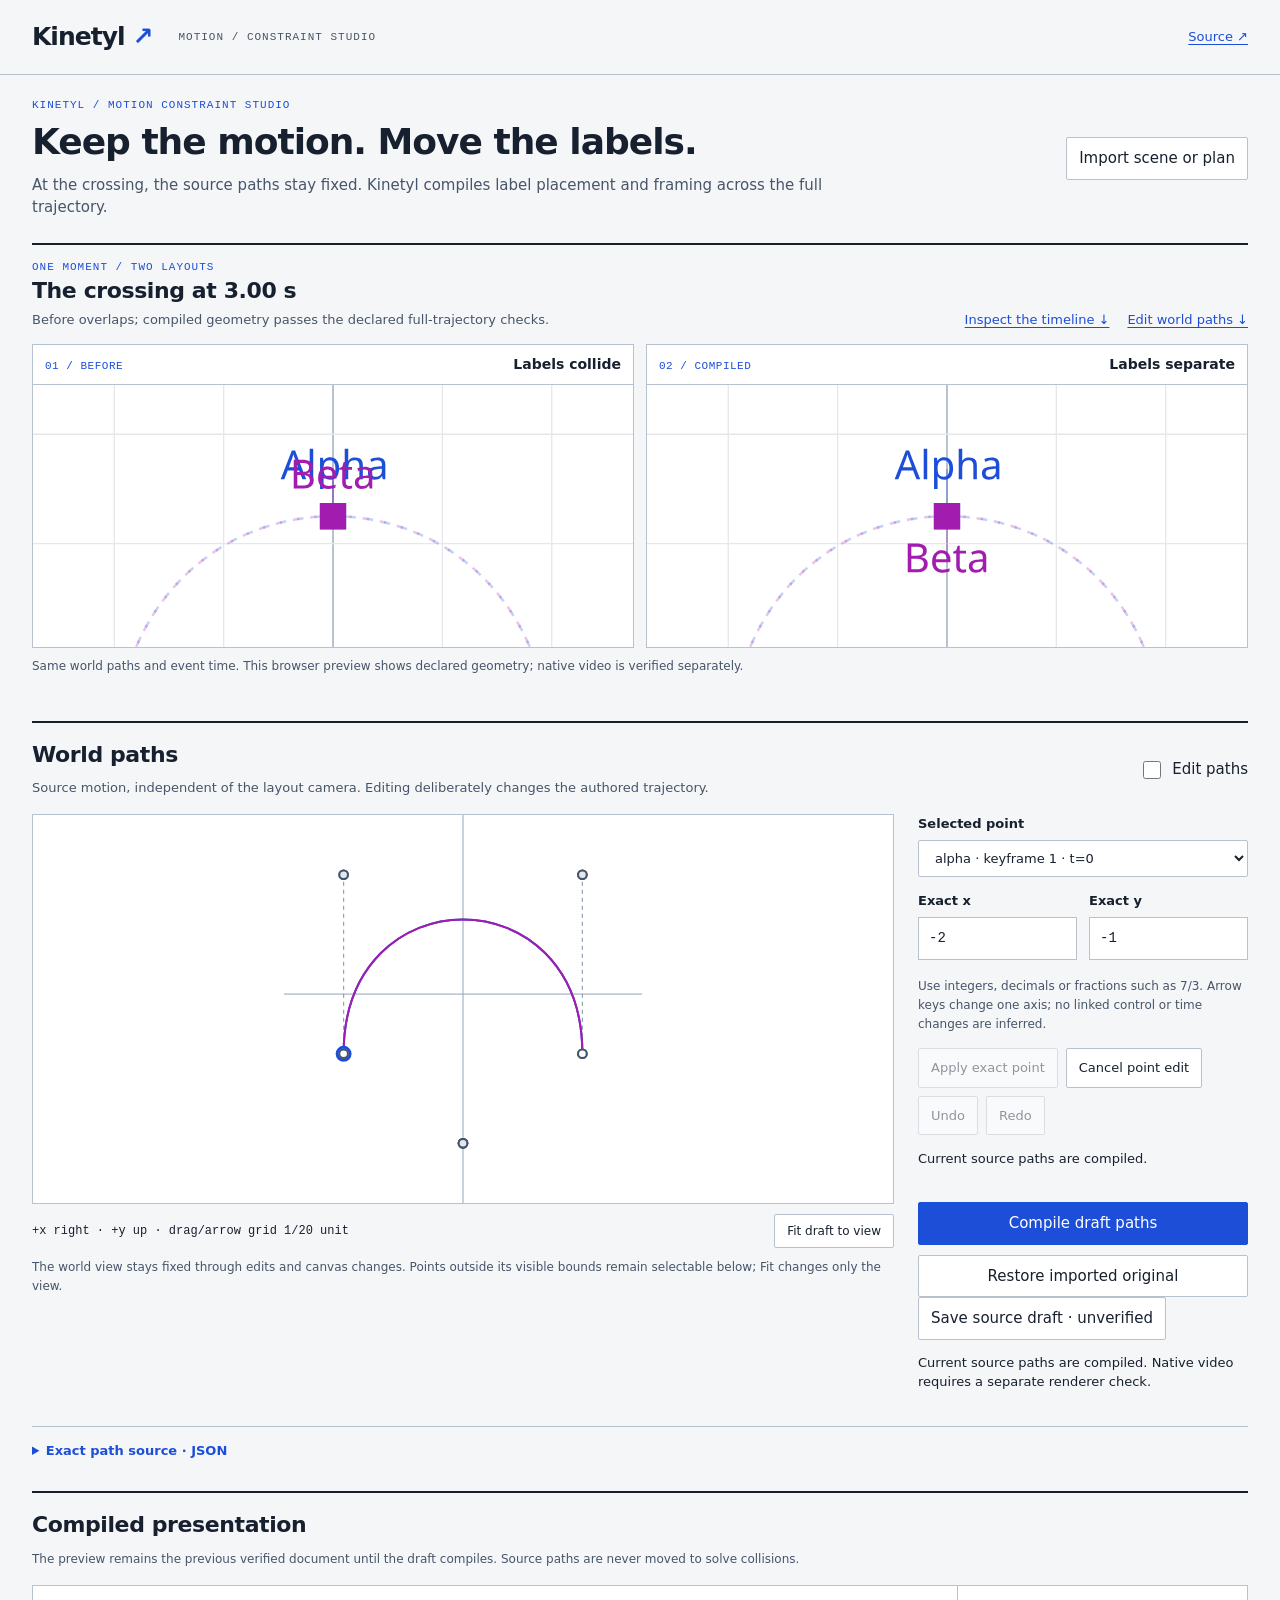
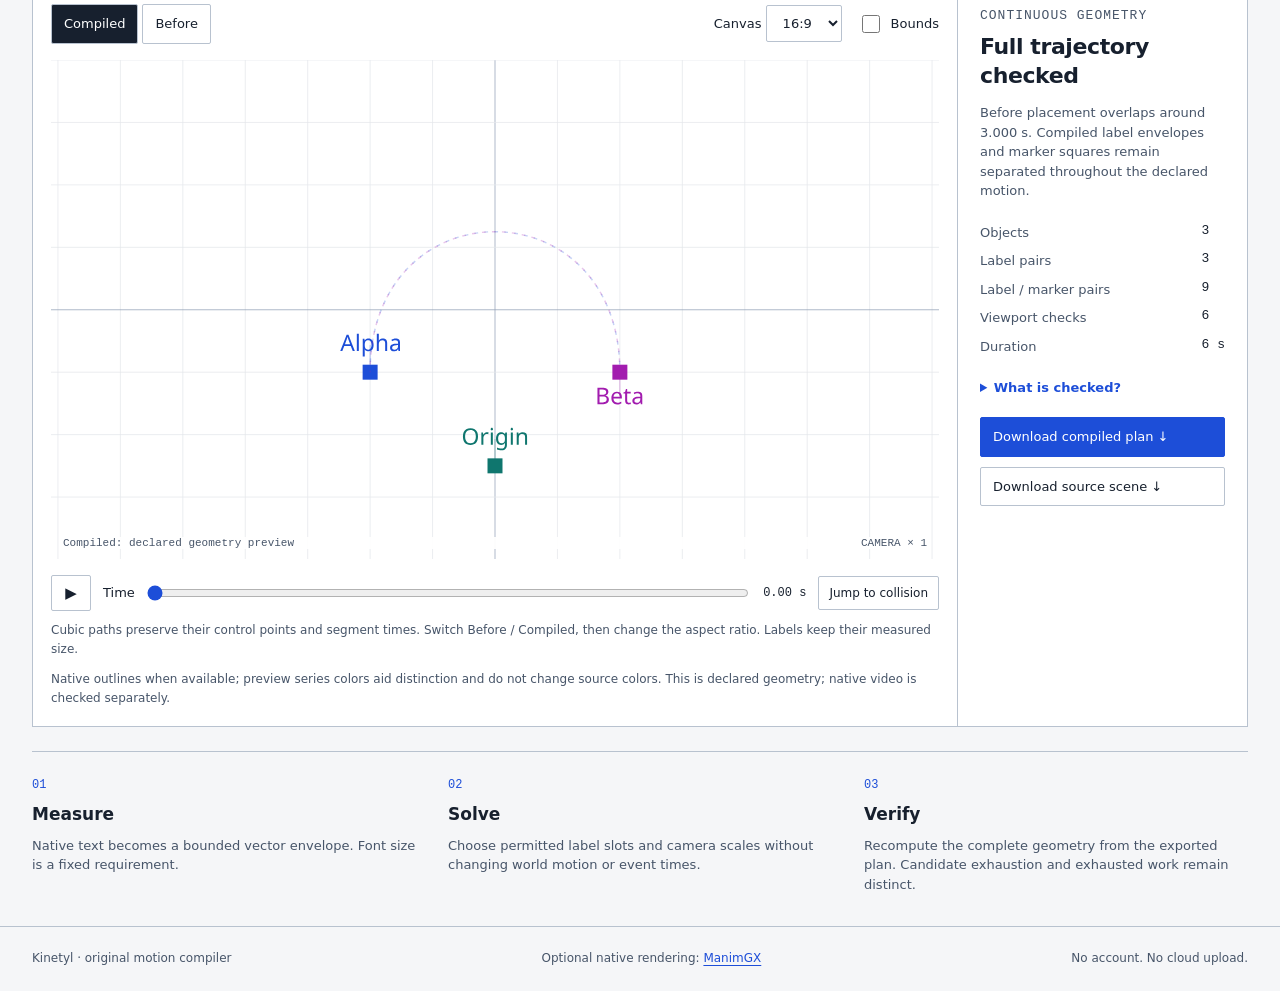
==== commit 1be89f48: "Show the verified collision repair at first use" ====
--- a/docs/index.html
+++ b/docs/index.html
@@ -4,13 +4,14 @@
 <body>
 <header><a class="brand" href="https://github.com/nazeeh111/Kinetyl">Kinetyl<span class="brand-mark" aria-hidden="true">↗</span></a><span class="edition">MOTION / CONSTRAINT STUDIO</span><a class="source" href="https://github.com/nazeeh111/Kinetyl">Source ↗</a></header>
 <main>
-<section class="intro"><div><p class="eyebrow">KINETYL / EXACT PATH AUTHORING</p><h1>Shape the path. Check the layout.</h1><p class="lede">Edit authored motion in world coordinates. Compile label positions and framing across the whole supported trajectory.</p></div><button id="load">Import scene or plan</button><input id="file" type="file" accept="application/json,.json" hidden></section>
-<section class="authoring" aria-label="World path authoring"><div class="author-heading"><div><h2>World paths</h2><p>Source motion, independent of the layout camera. Editing deliberately changes the authored trajectory.</p></div><label class="check"><input id="author-mode" type="checkbox">Edit paths</label></div>
+<section class="intro"><div><p class="eyebrow">KINETYL / MOTION CONSTRAINT STUDIO</p><h1>Keep the motion. Move the labels.</h1><p class="lede">At the crossing, the source paths stay fixed. Kinetyl compiles label placement and framing across the full trajectory.</p></div><button id="load">Import scene or plan</button><input id="file" type="file" accept="application/json,.json" hidden></section>
+<section class="proof" aria-labelledby="proof-title"><div class="proof-heading"><div><p class="eyebrow">ONE MOMENT / TWO LAYOUTS</p><h2 id="proof-title">The crossing at 3.00 s</h2><p id="proof-status" role="status" aria-live="polite">Checking the bundled example…</p></div><div class="proof-actions"><a href="#compiler">Inspect the timeline ↓</a><a href="#authoring">Edit world paths ↓</a></div></div><div class="proof-grid"><figure><figcaption><span class="proof-index">01 / BEFORE</span><strong id="proof-before-title">Labels collide</strong></figcaption><svg id="proof-before" role="img" aria-label="Before placement at the comparison time"></svg></figure><figure><figcaption><span class="proof-index">02 / COMPILED</span><strong id="proof-after-title">Labels separate</strong></figcaption><svg id="proof-compiled" role="img" aria-label="Compiled placement at the same time"></svg></figure></div><p class="proof-footnote">Same world paths and event time. This browser preview shows declared geometry; native video is verified separately.</p></section>
+<section class="authoring" id="authoring" aria-label="World path authoring"><div class="author-heading"><div><h2>World paths</h2><p>Source motion, independent of the layout camera. Editing deliberately changes the authored trajectory.</p></div><label class="check"><input id="author-mode" type="checkbox">Edit paths</label></div>
 <div class="author-grid"><div><svg id="author-stage" role="group" tabindex="0" aria-label="World path editor; select a handle, arrow keys move one twentieth of a unit; Escape cancels a drag"></svg><div class="world-note"><span>+x right · +y up · drag/arrow grid 1/20 unit</span><button id="author-fit">Fit draft to view</button></div><p class="preview-note">The world view stays fixed through edits and canvas changes. Points outside its visible bounds remain selectable below; Fit changes only the view.</p></div>
 <div class="point-inspector"><label for="point">Selected point</label><select id="point"></select><div class="coordinates"><label for="point-x">Exact x<input id="point-x" type="text" inputmode="text" spellcheck="false" autocomplete="off"></label><label for="point-y">Exact y<input id="point-y" type="text" inputmode="text" spellcheck="false" autocomplete="off"></label></div><p class="preview-note">Use integers, decimals or fractions such as 7/3. Arrow keys change one axis; no linked control or time changes are inferred.</p><div class="edit-actions"><button id="point-apply">Apply exact point</button><button id="point-cancel">Cancel point edit</button><button id="path-undo" disabled>Undo</button><button id="path-redo" disabled>Redo</button></div><p id="author-status" role="status" aria-live="polite">Enable Edit paths to change a point.</p><button id="apply" class="primary">Compile draft paths</button><button id="restore">Restore imported original</button><button id="save-draft">Save source draft · unverified</button><p id="edit-status" role="status" aria-live="polite"></p></div></div>
 <details class="source-editor"><summary>Exact path source · JSON</summary><p>Visual edits and this source share one draft. Apply or discard pending JSON before returning to the visual editor. Label measurements are preserved.</p><label for="paths">Object identities, keyframes and control points</label><textarea id="paths" spellcheck="false" rows="12"></textarea><div class="edit-actions"><button id="json-apply">Apply JSON to draft</button><button id="json-discard">Discard JSON text</button></div></details></section>
 <h2 class="preview-heading">Compiled presentation</h2><p class="preview-note">The preview remains the previous verified document until the draft compiles. Source paths are never moved to solve collisions.</p>
-<section class="workbench" aria-label="Motion compiler">
+<section class="workbench" id="compiler" aria-label="Motion compiler">
 <div class="stage-column">
 <div class="bar"><div class="mode" role="group" aria-label="Placement"><button id="repaired" aria-pressed="true">Compiled</button><button id="original" aria-pressed="false">Before</button></div><label>Canvas <select id="aspect"><option value="wide">16:9</option><option value="portrait">9:16</option><option value="square">1:1</option></select></label><label class="check"><input id="envelopes" type="checkbox">Bounds</label></div>
 <div class="stage-shell"><svg id="stage" role="img" aria-label="Animated source trajectories and attached labels"></svg><div class="stage-caption"><span id="stage-label">Compiled geometry preview</span><span id="scale-label"></span></div></div>
--- a/docs/studio.css
+++ b/docs/studio.css
@@ -1 +1,18 @@
 :root{color-scheme:light;--paper:#f5f6f8;--ink:#17202e;--muted:#475569;--line:#b8c2cf;--accent:#1d4ed8;--stage:#fff;font:15px/1.5 system-ui,-apple-system,BlinkMacSystemFont,"Segoe UI",sans-serif}*{box-sizing:border-box}body{margin:0;background:var(--paper);color:var(--ink)}header,main,footer{max-width:1440px;margin:auto}header{display:flex;align-items:center;gap:26px;padding:18px 32px;border-bottom:1px solid var(--line)}a{color:var(--accent);text-underline-offset:3px}.brand{font-size:25px;font-weight:750;letter-spacing:-1px;text-decoration:none;color:var(--ink)}.brand-mark{color:var(--accent);margin-left:8px}.edition{font:11px ui-monospace,monospace;letter-spacing:1px;color:var(--muted)}.source{margin-left:auto;font-size:13px}main{padding:24px 32px 32px}.intro{display:flex;justify-content:space-between;align-items:center;gap:24px;margin-bottom:24px}.eyebrow{font:11px ui-monospace,monospace;color:var(--accent);letter-spacing:1px;margin:0 0 10px}h1{font-size:clamp(25px,3vw,36px);letter-spacing:-1px;line-height:1.15;margin:0}h2{font-size:22px;line-height:1.3;margin:0 0 8px;letter-spacing:-.4px}.lede{color:var(--muted);font-size:15px;max-width:800px;margin:12px 0 0}button,select,input,textarea{font:inherit;color:var(--ink)}button,select{border:1px solid var(--line);background:white;padding:9px 12px;border-radius:2px}button{cursor:pointer}button:hover:not(:disabled){background:#edf3ff}button:disabled{opacity:.45;cursor:default}button:focus-visible,select:focus-visible,input:focus-visible,textarea:focus-visible,summary:focus-visible,svg:focus-visible{outline:3px solid var(--accent);outline-offset:3px}.primary,#save-plan{background:var(--accent);color:white;border-color:var(--accent)}.primary:hover:not(:disabled),#save-plan:hover:not(:disabled){background:#1642a6}.check{display:flex;align-items:center;gap:8px;white-space:nowrap}.check input{width:18px;height:18px;accent-color:var(--accent)}.authoring{border-top:2px solid var(--ink);padding-top:18px;margin-bottom:30px}.author-heading{display:flex;justify-content:space-between;gap:24px;align-items:center;margin-bottom:16px}.author-heading p{font-size:13px;color:var(--muted);margin:0}.author-grid{display:grid;grid-template-columns:minmax(0,1fr) 330px;gap:24px}#author-stage{display:block;width:100%;height:390px;background:white;border:1px solid var(--line);touch-action:none;overflow:hidden}.author-axis{stroke:#94a3b8;stroke-width:1;vector-effect:non-scaling-stroke}.construction{stroke:#94a3b8;stroke-width:1;stroke-dasharray:4 4;vector-effect:non-scaling-stroke}.author-curve{stroke-width:2;vector-effect:non-scaling-stroke}.series-0{stroke:#1d4ed8}.series-1{stroke:#a21caf}.series-2{stroke:#0f766e}.series-3{stroke:#b45309}.handle{stroke:#475569;stroke-width:2;vector-effect:non-scaling-stroke;fill:white;cursor:crosshair}.handle.control{fill:#e2e8f0}.handle.selected{stroke:#1d4ed8;fill:#dbeafe;stroke-width:3}.handle:focus-visible{outline:none;stroke:#17202e;stroke-width:5}.world-note{display:flex;justify-content:space-between;align-items:center;gap:12px;font:12px ui-monospace,monospace;margin-top:10px}.world-note button{font:12px system-ui,sans-serif}.point-inspector{min-width:0}.point-inspector>label,.coordinates label,.source-editor>label{display:block;font-size:13px;font-weight:600;margin-bottom:7px}#point{width:100%;font-size:13px;max-width:100%}.coordinates{display:grid;grid-template-columns:1fr 1fr;gap:12px;margin-top:14px}.coordinates input{display:block;width:100%;min-width:0;padding:10px;border:1px solid var(--line);background:white;font:14px/1.5 ui-monospace,monospace;margin-top:6px}.edit-actions{display:flex;flex-wrap:wrap;gap:8px;margin:14px 0}.edit-actions button{font-size:13px}.point-inspector>.primary,.point-inspector>#restore{display:block;width:100%;margin-top:10px}.point-inspector p[role=status]{font-size:13px;line-height:1.5;min-height:40px;overflow-wrap:anywhere}.source-editor{border-top:1px solid var(--line);padding-top:14px;margin-top:20px}details{font-size:13px;margin:18px 0}summary{cursor:pointer;color:var(--accent);font-weight:600;line-height:1.6}.source-editor p{color:var(--muted)}textarea{display:block;width:100%;resize:vertical;min-height:200px;border:1px solid var(--line);padding:14px;background:white;font:13px/1.6 ui-monospace,monospace}.preview-heading{border-top:2px solid var(--ink);padding-top:18px}.workbench{display:grid;grid-template-columns:minmax(0,1fr) 290px;border:1px solid var(--line);background:white;margin-top:16px}.stage-column{min-width:0;padding:18px}.bar{display:flex;align-items:center;gap:16px;margin-bottom:16px;font-size:13px}.bar .mode{margin-right:auto;display:flex;gap:4px}.mode button[aria-pressed=true]{background:var(--ink);color:white}.stage-shell{position:relative;background:var(--stage);min-height:240px;display:flex;justify-content:center;align-items:center;overflow:hidden}#stage{display:block;width:100%;height:auto;max-height:540px;aspect-ratio:16/9;background:var(--stage)}#stage.portrait{width:auto;max-width:100%;height:480px;aspect-ratio:9/16}#stage.square{max-width:540px;aspect-ratio:1}.stage-caption{position:absolute;bottom:10px;left:12px;right:12px;display:flex;justify-content:space-between;pointer-events:none;font:11px ui-monospace,monospace;color:var(--muted);background:#fffffff0;gap:12px}.transport{display:flex;align-items:center;gap:12px;margin-top:16px}#play{width:40px;height:36px;padding:0}.timeline-label{flex:1;display:flex;align-items:center;gap:10px;font-size:13px}.timeline-label input{width:100%;accent-color:var(--accent)}output{font:12px ui-monospace,monospace;white-space:nowrap}#witness{font-size:12px;padding:7px 10px}.preview-note{font-size:12px;color:var(--muted);line-height:1.6;margin:10px 0 0}.inspector{border-left:1px solid var(--line);padding:22px}.inspector p{font-size:13px;color:var(--muted)}.inspector button{display:block;width:100%;text-align:left;margin-top:10px;font-size:13px}dl{margin:22px 0;display:grid;grid-template-columns:1fr auto;gap:9px;font-size:13px}dt{color:var(--muted)}dd{font:13px ui-monospace,monospace;margin:0}.notice{padding:10px;border-left:3px solid #a21caf;background:#faf2ff;font-size:13px;margin:16px 0}.explanation{display:flex;gap:32px;border-top:1px solid var(--line);padding-top:20px;margin-top:24px}.explanation>div{flex:1}.number{font:12px ui-monospace,monospace;color:var(--accent)}.explanation h3{font-size:17px;margin:8px 0}.explanation p{font-size:13px;color:var(--muted);margin:0}footer{display:flex;gap:24px;justify-content:space-between;padding:22px 32px;border-top:1px solid var(--line);font-size:12px;color:var(--muted)}[hidden]{display:none!important}@media(max-width:950px){.author-grid{grid-template-columns:minmax(0,1fr) 300px;gap:16px}.workbench{grid-template-columns:1fr}.inspector{border-left:0;border-top:1px solid var(--line)}.edition{display:none}}@media(max-width:720px){header{padding:16px 18px}main{padding:22px 18px}.intro{align-items:start;flex-direction:column}.author-grid{grid-template-columns:1fr}#author-stage{height:310px}.author-heading{align-items:start;gap:12px}.author-heading p{max-width:280px}.coordinates input{font-size:15px}.explanation{flex-direction:column;gap:20px}footer{padding:20px 18px;flex-wrap:wrap}}@media(max-width:430px){main{padding:20px 14px}.author-heading{flex-direction:column}.world-note{align-items:start;font-size:11px}.world-note span{max-width:175px}.world-note button{max-width:120px}#author-stage{height:280px}.stage-column{padding:12px}.bar,.transport{flex-wrap:wrap;gap:8px}.bar .mode{flex-basis:100%;margin:0}.timeline-label{min-width:100px}#witness{margin-left:auto}.stage-caption{font-size:10px}#stage.portrait{height:440px}.inspector{padding:18px}}
+
+/* The first view uses the same verified scene as the editable workbench. */
+.proof{border-top:2px solid var(--ink);padding:16px 0 20px;margin-bottom:26px}
+.proof-heading{display:flex;justify-content:space-between;gap:16px;align-items:end;margin-bottom:14px}
+.proof-heading .eyebrow{margin-bottom:4px}
+.proof-heading h2{margin:0}
+#proof-status{font-size:13px;color:var(--muted);margin:5px 0 0}
+.proof-actions{display:flex;gap:18px;white-space:nowrap;font-size:13px}
+.proof-grid{display:grid;grid-template-columns:1fr 1fr;gap:12px}
+.proof-grid figure{margin:0;min-width:0;border:1px solid var(--line);background:#fff}
+.proof-grid figcaption{display:flex;justify-content:space-between;align-items:baseline;gap:12px;padding:9px 12px;border-bottom:1px solid var(--line);font-size:14px}
+.proof-grid figcaption strong{font-weight:650}
+.proof-index{font:11px ui-monospace,monospace;color:var(--accent);letter-spacing:.5px;white-space:nowrap}
+.proof-grid svg{display:block;width:100%;aspect-ratio:16/7;background:#fff}
+.proof-footnote{font-size:12px;color:var(--muted);margin:9px 0 0}
+@media(max-width:720px){.proof-heading{align-items:start;flex-direction:column}.proof-actions{gap:14px}.proof-grid{grid-template-columns:1fr}.proof-grid svg{aspect-ratio:16/6}}
+@media(max-width:430px){.proof{margin-bottom:22px}.proof-grid{gap:9px}.proof-grid figcaption{padding:7px 9px}.proof-grid svg{aspect-ratio:16/5}.proof-footnote{font-size:11px}}
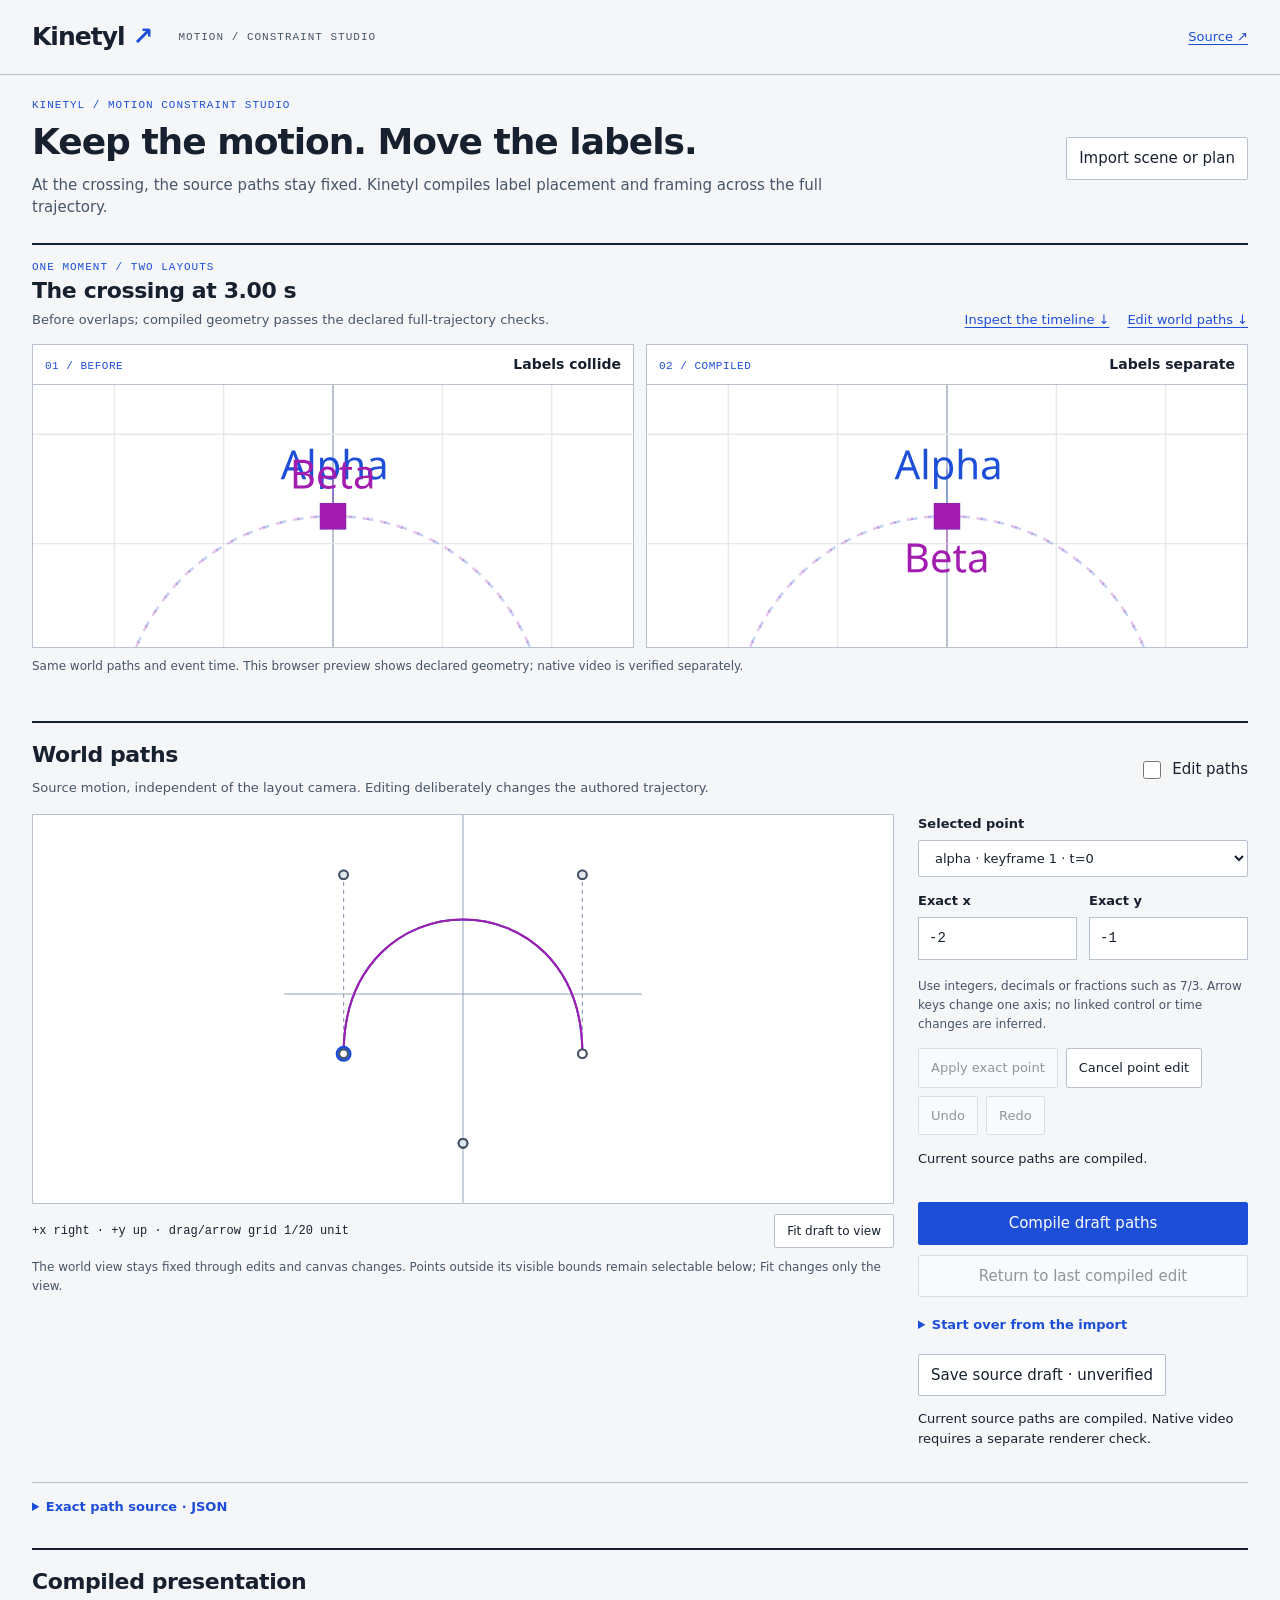
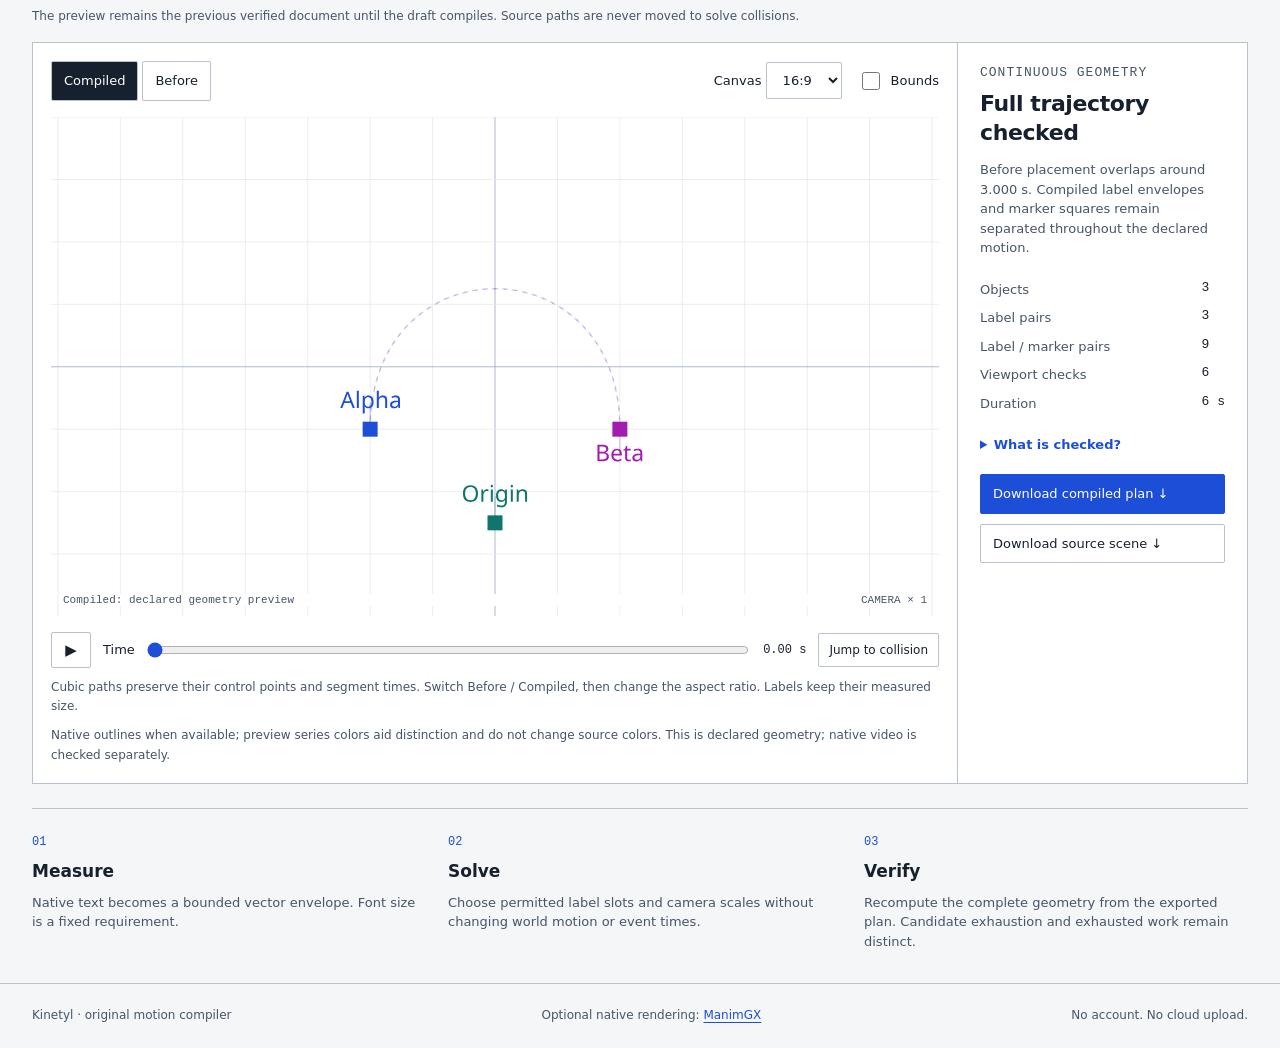
==== commit a119b12e: "Recover the latest compiled edit without reverting to import" ====
--- a/docs/index.html
+++ b/docs/index.html
@@ -8,7 +8,7 @@
 <section class="proof" aria-labelledby="proof-title"><div class="proof-heading"><div><p class="eyebrow">ONE MOMENT / TWO LAYOUTS</p><h2 id="proof-title">The crossing at 3.00 s</h2><p id="proof-status" role="status" aria-live="polite">Checking the bundled example…</p></div><div class="proof-actions"><a href="#compiler">Inspect the timeline ↓</a><a href="#authoring">Edit world paths ↓</a></div></div><div class="proof-grid"><figure><figcaption><span class="proof-index">01 / BEFORE</span><strong id="proof-before-title">Labels collide</strong></figcaption><svg id="proof-before" role="img" aria-label="Before placement at the comparison time"></svg></figure><figure><figcaption><span class="proof-index">02 / COMPILED</span><strong id="proof-after-title">Labels separate</strong></figcaption><svg id="proof-compiled" role="img" aria-label="Compiled placement at the same time"></svg></figure></div><p class="proof-footnote">Same world paths and event time. This browser preview shows declared geometry; native video is verified separately.</p></section>
 <section class="authoring" id="authoring" aria-label="World path authoring"><div class="author-heading"><div><h2>World paths</h2><p>Source motion, independent of the layout camera. Editing deliberately changes the authored trajectory.</p></div><label class="check"><input id="author-mode" type="checkbox">Edit paths</label></div>
 <div class="author-grid"><div><svg id="author-stage" role="group" tabindex="0" aria-label="World path editor; select a handle, arrow keys move one twentieth of a unit; Escape cancels a drag"></svg><div class="world-note"><span>+x right · +y up · drag/arrow grid 1/20 unit</span><button id="author-fit">Fit draft to view</button></div><p class="preview-note">The world view stays fixed through edits and canvas changes. Points outside its visible bounds remain selectable below; Fit changes only the view.</p></div>
-<div class="point-inspector"><label for="point">Selected point</label><select id="point"></select><div class="coordinates"><label for="point-x">Exact x<input id="point-x" type="text" inputmode="text" spellcheck="false" autocomplete="off"></label><label for="point-y">Exact y<input id="point-y" type="text" inputmode="text" spellcheck="false" autocomplete="off"></label></div><p class="preview-note">Use integers, decimals or fractions such as 7/3. Arrow keys change one axis; no linked control or time changes are inferred.</p><div class="edit-actions"><button id="point-apply">Apply exact point</button><button id="point-cancel">Cancel point edit</button><button id="path-undo" disabled>Undo</button><button id="path-redo" disabled>Redo</button></div><p id="author-status" role="status" aria-live="polite">Enable Edit paths to change a point.</p><button id="apply" class="primary">Compile draft paths</button><button id="restore">Restore imported original</button><button id="save-draft">Save source draft · unverified</button><p id="edit-status" role="status" aria-live="polite"></p></div></div>
+<div class="point-inspector"><label for="point">Selected point</label><select id="point"></select><div class="coordinates"><label for="point-x">Exact x<input id="point-x" type="text" inputmode="text" spellcheck="false" autocomplete="off"></label><label for="point-y">Exact y<input id="point-y" type="text" inputmode="text" spellcheck="false" autocomplete="off"></label></div><p class="preview-note">Use integers, decimals or fractions such as 7/3. Arrow keys change one axis; no linked control or time changes are inferred.</p><div class="edit-actions"><button id="point-apply">Apply exact point</button><button id="point-cancel">Cancel point edit</button><button id="path-undo" disabled>Undo</button><button id="path-redo" disabled>Redo</button></div><p id="author-status" role="status" aria-live="polite">Enable Edit paths to change a point.</p><button id="apply" class="primary">Compile draft paths</button><button id="restore-verified" disabled>Return to last compiled edit</button><details class="reset-original"><summary>Start over from the import</summary><p class="preview-note">Discards later path edits and returns to the scene you opened.</p><button id="restore">Restore imported original</button></details><button id="save-draft">Save source draft · unverified</button><p id="edit-status" role="status" aria-live="polite"></p></div></div>
 <details class="source-editor"><summary>Exact path source · JSON</summary><p>Visual edits and this source share one draft. Apply or discard pending JSON before returning to the visual editor. Label measurements are preserved.</p><label for="paths">Object identities, keyframes and control points</label><textarea id="paths" spellcheck="false" rows="12"></textarea><div class="edit-actions"><button id="json-apply">Apply JSON to draft</button><button id="json-discard">Discard JSON text</button></div></details></section>
 <h2 class="preview-heading">Compiled presentation</h2><p class="preview-note">The preview remains the previous verified document until the draft compiles. Source paths are never moved to solve collisions.</p>
 <section class="workbench" id="compiler" aria-label="Motion compiler">
--- a/docs/studio.css
+++ b/docs/studio.css
@@ -1,4 +1,4 @@
-:root{color-scheme:light;--paper:#f5f6f8;--ink:#17202e;--muted:#475569;--line:#b8c2cf;--accent:#1d4ed8;--stage:#fff;font:15px/1.5 system-ui,-apple-system,BlinkMacSystemFont,"Segoe UI",sans-serif}*{box-sizing:border-box}body{margin:0;background:var(--paper);color:var(--ink)}header,main,footer{max-width:1440px;margin:auto}header{display:flex;align-items:center;gap:26px;padding:18px 32px;border-bottom:1px solid var(--line)}a{color:var(--accent);text-underline-offset:3px}.brand{font-size:25px;font-weight:750;letter-spacing:-1px;text-decoration:none;color:var(--ink)}.brand-mark{color:var(--accent);margin-left:8px}.edition{font:11px ui-monospace,monospace;letter-spacing:1px;color:var(--muted)}.source{margin-left:auto;font-size:13px}main{padding:24px 32px 32px}.intro{display:flex;justify-content:space-between;align-items:center;gap:24px;margin-bottom:24px}.eyebrow{font:11px ui-monospace,monospace;color:var(--accent);letter-spacing:1px;margin:0 0 10px}h1{font-size:clamp(25px,3vw,36px);letter-spacing:-1px;line-height:1.15;margin:0}h2{font-size:22px;line-height:1.3;margin:0 0 8px;letter-spacing:-.4px}.lede{color:var(--muted);font-size:15px;max-width:800px;margin:12px 0 0}button,select,input,textarea{font:inherit;color:var(--ink)}button,select{border:1px solid var(--line);background:white;padding:9px 12px;border-radius:2px}button{cursor:pointer}button:hover:not(:disabled){background:#edf3ff}button:disabled{opacity:.45;cursor:default}button:focus-visible,select:focus-visible,input:focus-visible,textarea:focus-visible,summary:focus-visible,svg:focus-visible{outline:3px solid var(--accent);outline-offset:3px}.primary,#save-plan{background:var(--accent);color:white;border-color:var(--accent)}.primary:hover:not(:disabled),#save-plan:hover:not(:disabled){background:#1642a6}.check{display:flex;align-items:center;gap:8px;white-space:nowrap}.check input{width:18px;height:18px;accent-color:var(--accent)}.authoring{border-top:2px solid var(--ink);padding-top:18px;margin-bottom:30px}.author-heading{display:flex;justify-content:space-between;gap:24px;align-items:center;margin-bottom:16px}.author-heading p{font-size:13px;color:var(--muted);margin:0}.author-grid{display:grid;grid-template-columns:minmax(0,1fr) 330px;gap:24px}#author-stage{display:block;width:100%;height:390px;background:white;border:1px solid var(--line);touch-action:none;overflow:hidden}.author-axis{stroke:#94a3b8;stroke-width:1;vector-effect:non-scaling-stroke}.construction{stroke:#94a3b8;stroke-width:1;stroke-dasharray:4 4;vector-effect:non-scaling-stroke}.author-curve{stroke-width:2;vector-effect:non-scaling-stroke}.series-0{stroke:#1d4ed8}.series-1{stroke:#a21caf}.series-2{stroke:#0f766e}.series-3{stroke:#b45309}.handle{stroke:#475569;stroke-width:2;vector-effect:non-scaling-stroke;fill:white;cursor:crosshair}.handle.control{fill:#e2e8f0}.handle.selected{stroke:#1d4ed8;fill:#dbeafe;stroke-width:3}.handle:focus-visible{outline:none;stroke:#17202e;stroke-width:5}.world-note{display:flex;justify-content:space-between;align-items:center;gap:12px;font:12px ui-monospace,monospace;margin-top:10px}.world-note button{font:12px system-ui,sans-serif}.point-inspector{min-width:0}.point-inspector>label,.coordinates label,.source-editor>label{display:block;font-size:13px;font-weight:600;margin-bottom:7px}#point{width:100%;font-size:13px;max-width:100%}.coordinates{display:grid;grid-template-columns:1fr 1fr;gap:12px;margin-top:14px}.coordinates input{display:block;width:100%;min-width:0;padding:10px;border:1px solid var(--line);background:white;font:14px/1.5 ui-monospace,monospace;margin-top:6px}.edit-actions{display:flex;flex-wrap:wrap;gap:8px;margin:14px 0}.edit-actions button{font-size:13px}.point-inspector>.primary,.point-inspector>#restore{display:block;width:100%;margin-top:10px}.point-inspector p[role=status]{font-size:13px;line-height:1.5;min-height:40px;overflow-wrap:anywhere}.source-editor{border-top:1px solid var(--line);padding-top:14px;margin-top:20px}details{font-size:13px;margin:18px 0}summary{cursor:pointer;color:var(--accent);font-weight:600;line-height:1.6}.source-editor p{color:var(--muted)}textarea{display:block;width:100%;resize:vertical;min-height:200px;border:1px solid var(--line);padding:14px;background:white;font:13px/1.6 ui-monospace,monospace}.preview-heading{border-top:2px solid var(--ink);padding-top:18px}.workbench{display:grid;grid-template-columns:minmax(0,1fr) 290px;border:1px solid var(--line);background:white;margin-top:16px}.stage-column{min-width:0;padding:18px}.bar{display:flex;align-items:center;gap:16px;margin-bottom:16px;font-size:13px}.bar .mode{margin-right:auto;display:flex;gap:4px}.mode button[aria-pressed=true]{background:var(--ink);color:white}.stage-shell{position:relative;background:var(--stage);min-height:240px;display:flex;justify-content:center;align-items:center;overflow:hidden}#stage{display:block;width:100%;height:auto;max-height:540px;aspect-ratio:16/9;background:var(--stage)}#stage.portrait{width:auto;max-width:100%;height:480px;aspect-ratio:9/16}#stage.square{max-width:540px;aspect-ratio:1}.stage-caption{position:absolute;bottom:10px;left:12px;right:12px;display:flex;justify-content:space-between;pointer-events:none;font:11px ui-monospace,monospace;color:var(--muted);background:#fffffff0;gap:12px}.transport{display:flex;align-items:center;gap:12px;margin-top:16px}#play{width:40px;height:36px;padding:0}.timeline-label{flex:1;display:flex;align-items:center;gap:10px;font-size:13px}.timeline-label input{width:100%;accent-color:var(--accent)}output{font:12px ui-monospace,monospace;white-space:nowrap}#witness{font-size:12px;padding:7px 10px}.preview-note{font-size:12px;color:var(--muted);line-height:1.6;margin:10px 0 0}.inspector{border-left:1px solid var(--line);padding:22px}.inspector p{font-size:13px;color:var(--muted)}.inspector button{display:block;width:100%;text-align:left;margin-top:10px;font-size:13px}dl{margin:22px 0;display:grid;grid-template-columns:1fr auto;gap:9px;font-size:13px}dt{color:var(--muted)}dd{font:13px ui-monospace,monospace;margin:0}.notice{padding:10px;border-left:3px solid #a21caf;background:#faf2ff;font-size:13px;margin:16px 0}.explanation{display:flex;gap:32px;border-top:1px solid var(--line);padding-top:20px;margin-top:24px}.explanation>div{flex:1}.number{font:12px ui-monospace,monospace;color:var(--accent)}.explanation h3{font-size:17px;margin:8px 0}.explanation p{font-size:13px;color:var(--muted);margin:0}footer{display:flex;gap:24px;justify-content:space-between;padding:22px 32px;border-top:1px solid var(--line);font-size:12px;color:var(--muted)}[hidden]{display:none!important}@media(max-width:950px){.author-grid{grid-template-columns:minmax(0,1fr) 300px;gap:16px}.workbench{grid-template-columns:1fr}.inspector{border-left:0;border-top:1px solid var(--line)}.edition{display:none}}@media(max-width:720px){header{padding:16px 18px}main{padding:22px 18px}.intro{align-items:start;flex-direction:column}.author-grid{grid-template-columns:1fr}#author-stage{height:310px}.author-heading{align-items:start;gap:12px}.author-heading p{max-width:280px}.coordinates input{font-size:15px}.explanation{flex-direction:column;gap:20px}footer{padding:20px 18px;flex-wrap:wrap}}@media(max-width:430px){main{padding:20px 14px}.author-heading{flex-direction:column}.world-note{align-items:start;font-size:11px}.world-note span{max-width:175px}.world-note button{max-width:120px}#author-stage{height:280px}.stage-column{padding:12px}.bar,.transport{flex-wrap:wrap;gap:8px}.bar .mode{flex-basis:100%;margin:0}.timeline-label{min-width:100px}#witness{margin-left:auto}.stage-caption{font-size:10px}#stage.portrait{height:440px}.inspector{padding:18px}}
+:root{color-scheme:light;--paper:#f5f6f8;--ink:#17202e;--muted:#475569;--line:#b8c2cf;--accent:#1d4ed8;--stage:#fff;font:15px/1.5 system-ui,-apple-system,BlinkMacSystemFont,"Segoe UI",sans-serif}*{box-sizing:border-box}body{margin:0;background:var(--paper);color:var(--ink)}header,main,footer{max-width:1440px;margin:auto}header{display:flex;align-items:center;gap:26px;padding:18px 32px;border-bottom:1px solid var(--line)}a{color:var(--accent);text-underline-offset:3px}.brand{font-size:25px;font-weight:750;letter-spacing:-1px;text-decoration:none;color:var(--ink)}.brand-mark{color:var(--accent);margin-left:8px}.edition{font:11px ui-monospace,monospace;letter-spacing:1px;color:var(--muted)}.source{margin-left:auto;font-size:13px}main{padding:24px 32px 32px}.intro{display:flex;justify-content:space-between;align-items:center;gap:24px;margin-bottom:24px}.eyebrow{font:11px ui-monospace,monospace;color:var(--accent);letter-spacing:1px;margin:0 0 10px}h1{font-size:clamp(25px,3vw,36px);letter-spacing:-1px;line-height:1.15;margin:0}h2{font-size:22px;line-height:1.3;margin:0 0 8px;letter-spacing:-.4px}.lede{color:var(--muted);font-size:15px;max-width:800px;margin:12px 0 0}button,select,input,textarea{font:inherit;color:var(--ink)}button,select{border:1px solid var(--line);background:white;padding:9px 12px;border-radius:2px}button{cursor:pointer}button:hover:not(:disabled){background:#edf3ff}button:disabled{opacity:.45;cursor:default}button:focus-visible,select:focus-visible,input:focus-visible,textarea:focus-visible,summary:focus-visible,svg:focus-visible{outline:3px solid var(--accent);outline-offset:3px}.primary,#save-plan{background:var(--accent);color:white;border-color:var(--accent)}.primary:hover:not(:disabled),#save-plan:hover:not(:disabled){background:#1642a6}.check{display:flex;align-items:center;gap:8px;white-space:nowrap}.check input{width:18px;height:18px;accent-color:var(--accent)}.authoring{border-top:2px solid var(--ink);padding-top:18px;margin-bottom:30px}.author-heading{display:flex;justify-content:space-between;gap:24px;align-items:center;margin-bottom:16px}.author-heading p{font-size:13px;color:var(--muted);margin:0}.author-grid{display:grid;grid-template-columns:minmax(0,1fr) 330px;gap:24px}#author-stage{display:block;width:100%;height:390px;background:white;border:1px solid var(--line);touch-action:none;overflow:hidden}.author-axis{stroke:#94a3b8;stroke-width:1;vector-effect:non-scaling-stroke}.construction{stroke:#94a3b8;stroke-width:1;stroke-dasharray:4 4;vector-effect:non-scaling-stroke}.author-curve{stroke-width:2;vector-effect:non-scaling-stroke}.series-0{stroke:#1d4ed8}.series-1{stroke:#a21caf}.series-2{stroke:#0f766e}.series-3{stroke:#b45309}.handle{stroke:#475569;stroke-width:2;vector-effect:non-scaling-stroke;fill:white;cursor:crosshair}.handle.control{fill:#e2e8f0}.handle.selected{stroke:#1d4ed8;fill:#dbeafe;stroke-width:3}.handle:focus-visible{outline:none;stroke:#17202e;stroke-width:5}.world-note{display:flex;justify-content:space-between;align-items:center;gap:12px;font:12px ui-monospace,monospace;margin-top:10px}.world-note button{font:12px system-ui,sans-serif}.point-inspector{min-width:0}.point-inspector>label,.coordinates label,.source-editor>label{display:block;font-size:13px;font-weight:600;margin-bottom:7px}#point{width:100%;font-size:13px;max-width:100%}.coordinates{display:grid;grid-template-columns:1fr 1fr;gap:12px;margin-top:14px}.coordinates input{display:block;width:100%;min-width:0;padding:10px;border:1px solid var(--line);background:white;font:14px/1.5 ui-monospace,monospace;margin-top:6px}.edit-actions{display:flex;flex-wrap:wrap;gap:8px;margin:14px 0}.edit-actions button{font-size:13px}.point-inspector>.primary,.point-inspector>#restore-verified{display:block;width:100%;margin-top:10px}.point-inspector p[role=status]{font-size:13px;line-height:1.5;min-height:40px;overflow-wrap:anywhere}.source-editor{border-top:1px solid var(--line);padding-top:14px;margin-top:20px}details{font-size:13px;margin:18px 0}summary{cursor:pointer;color:var(--accent);font-weight:600;line-height:1.6}.source-editor p{color:var(--muted)}textarea{display:block;width:100%;resize:vertical;min-height:200px;border:1px solid var(--line);padding:14px;background:white;font:13px/1.6 ui-monospace,monospace}.preview-heading{border-top:2px solid var(--ink);padding-top:18px}.workbench{display:grid;grid-template-columns:minmax(0,1fr) 290px;border:1px solid var(--line);background:white;margin-top:16px}.stage-column{min-width:0;padding:18px}.bar{display:flex;align-items:center;gap:16px;margin-bottom:16px;font-size:13px}.bar .mode{margin-right:auto;display:flex;gap:4px}.mode button[aria-pressed=true]{background:var(--ink);color:white}.stage-shell{position:relative;background:var(--stage);min-height:240px;display:flex;justify-content:center;align-items:center;overflow:hidden}#stage{display:block;width:100%;height:auto;max-height:540px;aspect-ratio:16/9;background:var(--stage)}#stage.portrait{width:auto;max-width:100%;height:480px;aspect-ratio:9/16}#stage.square{max-width:540px;aspect-ratio:1}.stage-caption{position:absolute;bottom:10px;left:12px;right:12px;display:flex;justify-content:space-between;pointer-events:none;font:11px ui-monospace,monospace;color:var(--muted);background:#fffffff0;gap:12px}.transport{display:flex;align-items:center;gap:12px;margin-top:16px}#play{width:40px;height:36px;padding:0}.timeline-label{flex:1;display:flex;align-items:center;gap:10px;font-size:13px}.timeline-label input{width:100%;accent-color:var(--accent)}output{font:12px ui-monospace,monospace;white-space:nowrap}#witness{font-size:12px;padding:7px 10px}.preview-note{font-size:12px;color:var(--muted);line-height:1.6;margin:10px 0 0}.inspector{border-left:1px solid var(--line);padding:22px}.inspector p{font-size:13px;color:var(--muted)}.inspector button{display:block;width:100%;text-align:left;margin-top:10px;font-size:13px}dl{margin:22px 0;display:grid;grid-template-columns:1fr auto;gap:9px;font-size:13px}dt{color:var(--muted)}dd{font:13px ui-monospace,monospace;margin:0}.notice{padding:10px;border-left:3px solid #a21caf;background:#faf2ff;font-size:13px;margin:16px 0}.explanation{display:flex;gap:32px;border-top:1px solid var(--line);padding-top:20px;margin-top:24px}.explanation>div{flex:1}.number{font:12px ui-monospace,monospace;color:var(--accent)}.explanation h3{font-size:17px;margin:8px 0}.explanation p{font-size:13px;color:var(--muted);margin:0}footer{display:flex;gap:24px;justify-content:space-between;padding:22px 32px;border-top:1px solid var(--line);font-size:12px;color:var(--muted)}[hidden]{display:none!important}@media(max-width:950px){.author-grid{grid-template-columns:minmax(0,1fr) 300px;gap:16px}.workbench{grid-template-columns:1fr}.inspector{border-left:0;border-top:1px solid var(--line)}.edition{display:none}}@media(max-width:720px){header{padding:16px 18px}main{padding:22px 18px}.intro{align-items:start;flex-direction:column}.author-grid{grid-template-columns:1fr}#author-stage{height:310px}.author-heading{align-items:start;gap:12px}.author-heading p{max-width:280px}.coordinates input{font-size:15px}.explanation{flex-direction:column;gap:20px}footer{padding:20px 18px;flex-wrap:wrap}}@media(max-width:430px){main{padding:20px 14px}.author-heading{flex-direction:column}.world-note{align-items:start;font-size:11px}.world-note span{max-width:175px}.world-note button{max-width:120px}#author-stage{height:280px}.stage-column{padding:12px}.bar,.transport{flex-wrap:wrap;gap:8px}.bar .mode{flex-basis:100%;margin:0}.timeline-label{min-width:100px}#witness{margin-left:auto}.stage-caption{font-size:10px}#stage.portrait{height:440px}.inspector{padding:18px}}
 
 /* The first view uses the same verified scene as the editable workbench. */
 .proof{border-top:2px solid var(--ink);padding:16px 0 20px;margin-bottom:26px}
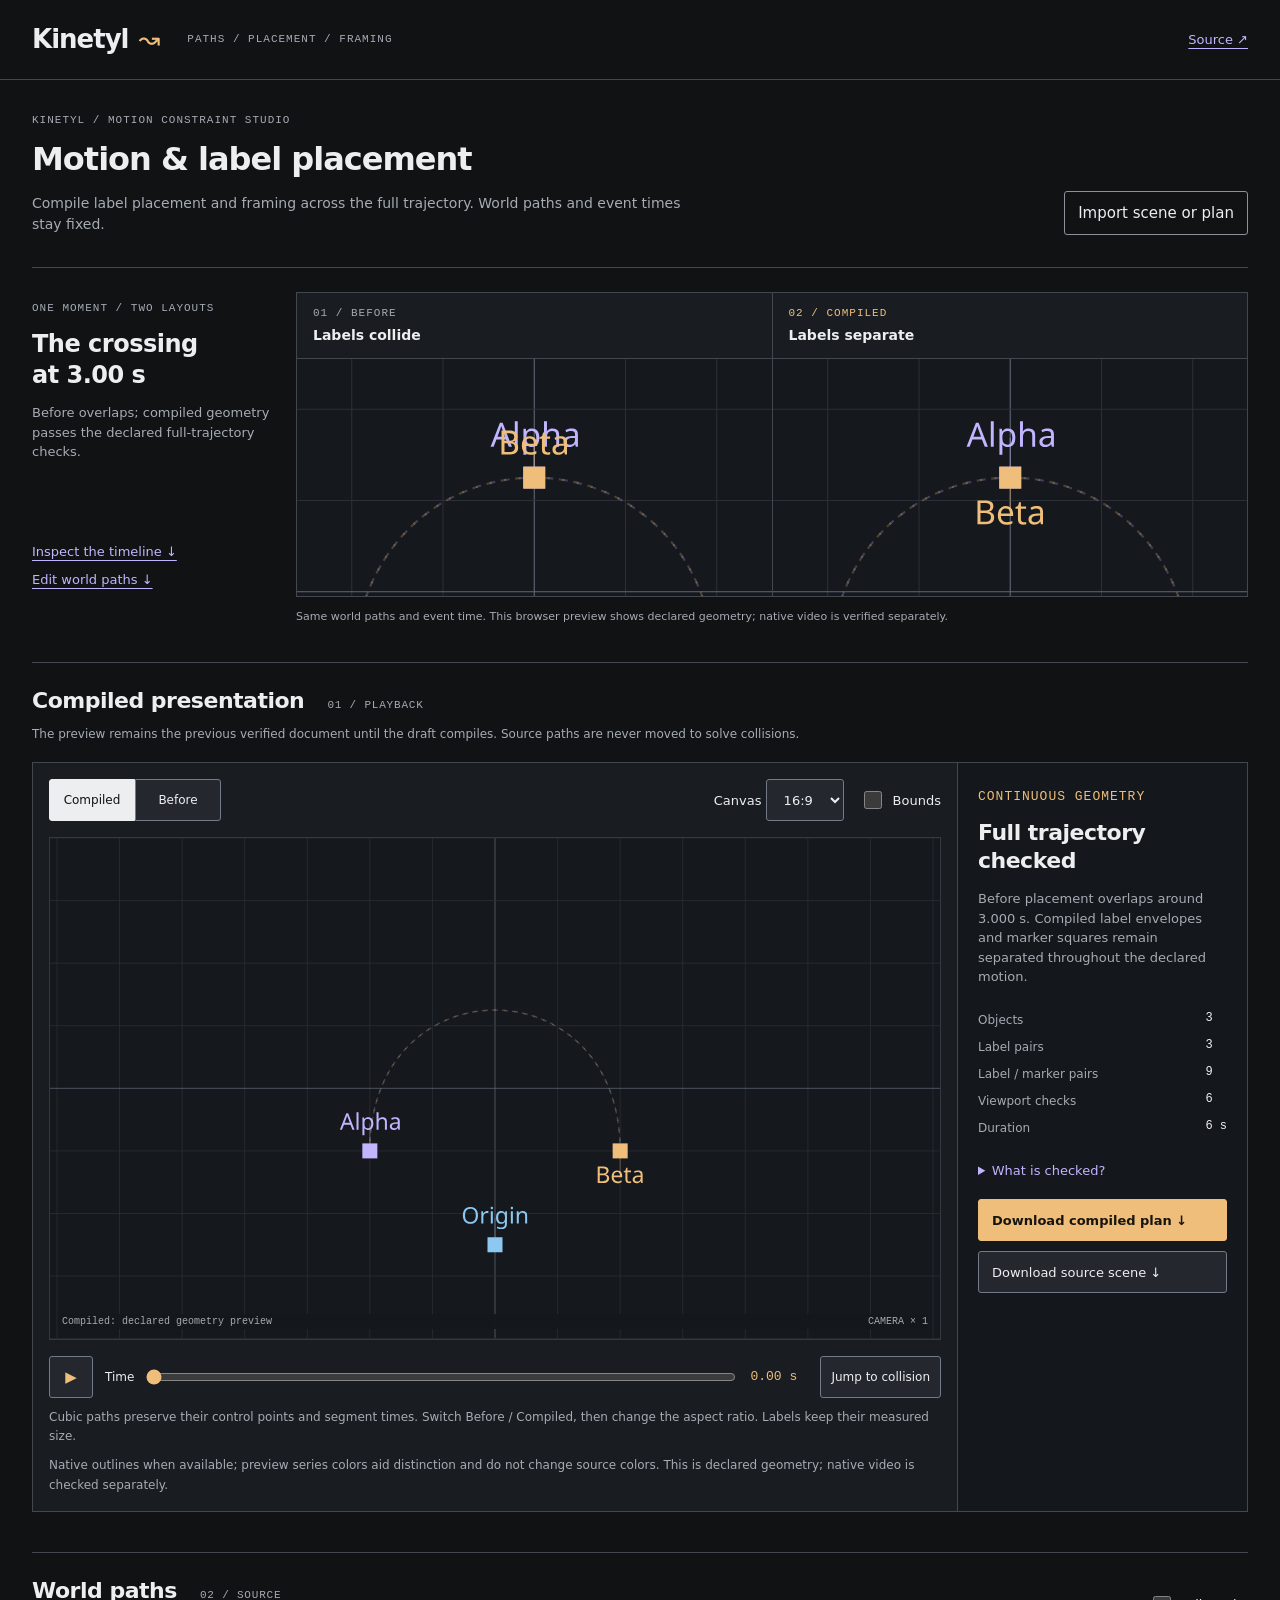
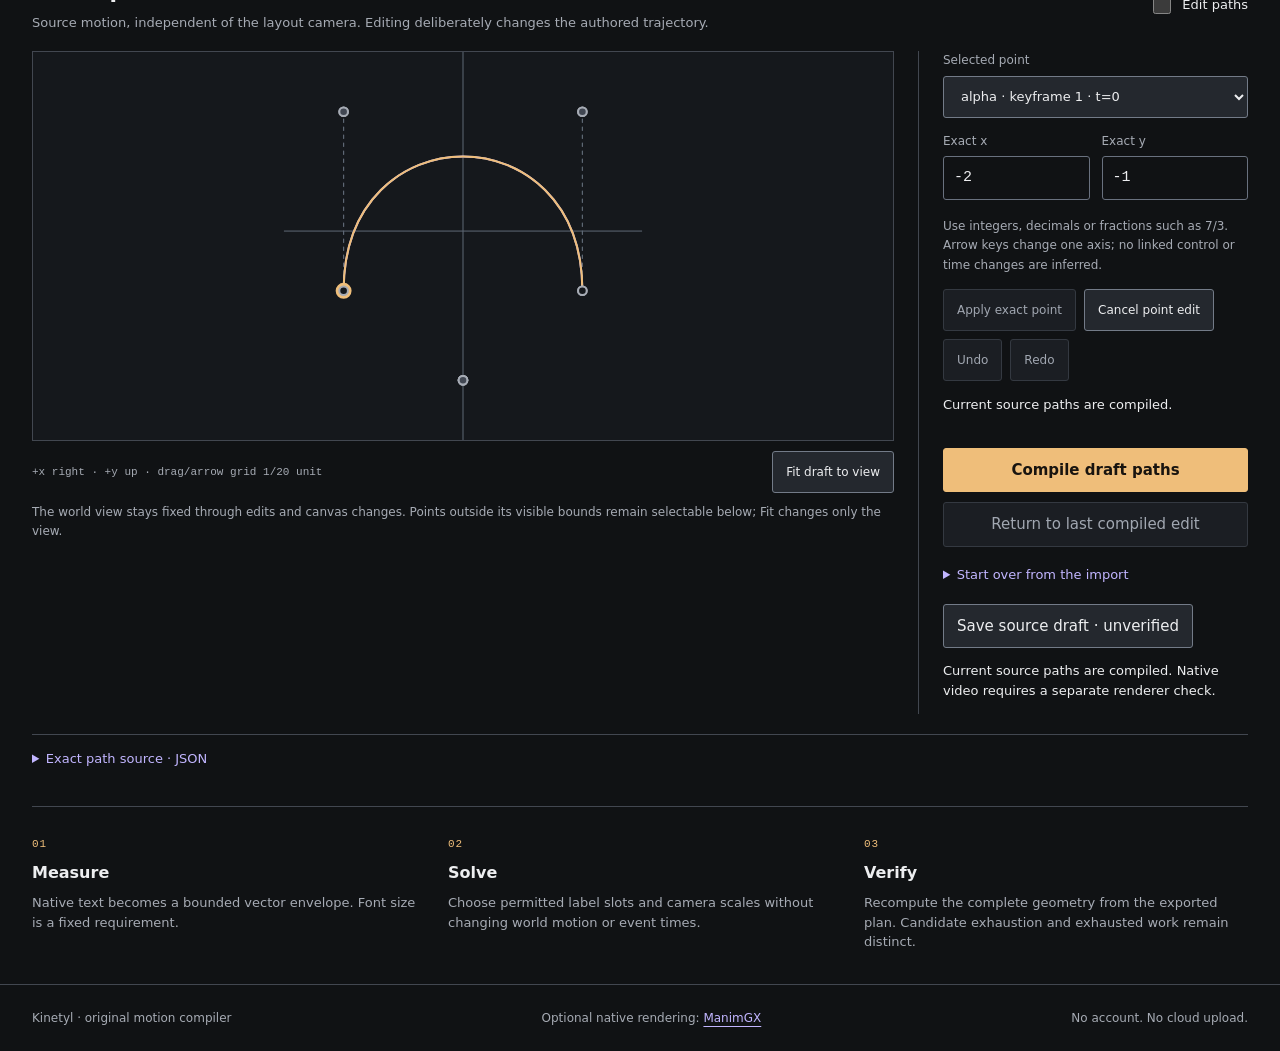
==== commit 0bc2d1f3: "Shape the studio around motion comparison and playback" ====
--- a/docs/index.html
+++ b/docs/index.html
@@ -2,24 +2,27 @@
 <html lang="en">
 <head><meta charset="utf-8"><meta name="viewport" content="width=device-width,initial-scale=1"><title>Kinetyl · motion that keeps its meaning</title><link rel="stylesheet" href="studio.css"></head>
 <body>
-<header><a class="brand" href="https://github.com/nazeeh111/Kinetyl">Kinetyl<span class="brand-mark" aria-hidden="true">↗</span></a><span class="edition">MOTION / CONSTRAINT STUDIO</span><a class="source" href="https://github.com/nazeeh111/Kinetyl">Source ↗</a></header>
+<header><a class="brand" href="https://github.com/nazeeh111/Kinetyl">Kinetyl<span class="brand-mark" aria-hidden="true">↝</span></a><span class="edition">PATHS / PLACEMENT / FRAMING</span><a class="source" href="https://github.com/nazeeh111/Kinetyl">Source ↗</a></header>
 <main>
-<section class="intro"><div><p class="eyebrow">KINETYL / MOTION CONSTRAINT STUDIO</p><h1>Keep the motion. Move the labels.</h1><p class="lede">At the crossing, the source paths stay fixed. Kinetyl compiles label placement and framing across the full trajectory.</p></div><button id="load">Import scene or plan</button><input id="file" type="file" accept="application/json,.json" hidden></section>
+<section class="intro"><div><p class="eyebrow">KINETYL / MOTION CONSTRAINT STUDIO</p><h1>Motion &amp; label placement</h1><p class="lede">Compile label placement and framing across the full trajectory. World paths and event times stay fixed.</p></div><button id="load">Import scene or plan</button><input id="file" type="file" accept="application/json,.json" hidden></section>
 <section class="proof" aria-labelledby="proof-title"><div class="proof-heading"><div><p class="eyebrow">ONE MOMENT / TWO LAYOUTS</p><h2 id="proof-title">The crossing at 3.00 s</h2><p id="proof-status" role="status" aria-live="polite">Checking the bundled example…</p></div><div class="proof-actions"><a href="#compiler">Inspect the timeline ↓</a><a href="#authoring">Edit world paths ↓</a></div></div><div class="proof-grid"><figure><figcaption><span class="proof-index">01 / BEFORE</span><strong id="proof-before-title">Labels collide</strong></figcaption><svg id="proof-before" role="img" aria-label="Before placement at the comparison time"></svg></figure><figure><figcaption><span class="proof-index">02 / COMPILED</span><strong id="proof-after-title">Labels separate</strong></figcaption><svg id="proof-compiled" role="img" aria-label="Compiled placement at the same time"></svg></figure></div><p class="proof-footnote">Same world paths and event time. This browser preview shows declared geometry; native video is verified separately.</p></section>
-<section class="authoring" id="authoring" aria-label="World path authoring"><div class="author-heading"><div><h2>World paths</h2><p>Source motion, independent of the layout camera. Editing deliberately changes the authored trajectory.</p></div><label class="check"><input id="author-mode" type="checkbox">Edit paths</label></div>
-<div class="author-grid"><div><svg id="author-stage" role="group" tabindex="0" aria-label="World path editor; select a handle, arrow keys move one twentieth of a unit; Escape cancels a drag"></svg><div class="world-note"><span>+x right · +y up · drag/arrow grid 1/20 unit</span><button id="author-fit">Fit draft to view</button></div><p class="preview-note">The world view stays fixed through edits and canvas changes. Points outside its visible bounds remain selectable below; Fit changes only the view.</p></div>
-<div class="point-inspector"><label for="point">Selected point</label><select id="point"></select><div class="coordinates"><label for="point-x">Exact x<input id="point-x" type="text" inputmode="text" spellcheck="false" autocomplete="off"></label><label for="point-y">Exact y<input id="point-y" type="text" inputmode="text" spellcheck="false" autocomplete="off"></label></div><p class="preview-note">Use integers, decimals or fractions such as 7/3. Arrow keys change one axis; no linked control or time changes are inferred.</p><div class="edit-actions"><button id="point-apply">Apply exact point</button><button id="point-cancel">Cancel point edit</button><button id="path-undo" disabled>Undo</button><button id="path-redo" disabled>Redo</button></div><p id="author-status" role="status" aria-live="polite">Enable Edit paths to change a point.</p><button id="apply" class="primary">Compile draft paths</button><button id="restore-verified" disabled>Return to last compiled edit</button><details class="reset-original"><summary>Start over from the import</summary><p class="preview-note">Discards later path edits and returns to the scene you opened.</p><button id="restore">Restore imported original</button></details><button id="save-draft">Save source draft · unverified</button><p id="edit-status" role="status" aria-live="polite"></p></div></div>
-<details class="source-editor"><summary>Exact path source · JSON</summary><p>Visual edits and this source share one draft. Apply or discard pending JSON before returning to the visual editor. Label measurements are preserved.</p><label for="paths">Object identities, keyframes and control points</label><textarea id="paths" spellcheck="false" rows="12"></textarea><div class="edit-actions"><button id="json-apply">Apply JSON to draft</button><button id="json-discard">Discard JSON text</button></div></details></section>
-<h2 class="preview-heading">Compiled presentation</h2><p class="preview-note">The preview remains the previous verified document until the draft compiles. Source paths are never moved to solve collisions.</p>
+<h2 class="preview-heading">Compiled presentation <span>01 / PLAYBACK</span></h2><p class="preview-note">The preview remains the previous verified document until the draft compiles. Source paths are never moved to solve collisions.</p>
 <section class="workbench" id="compiler" aria-label="Motion compiler">
 <div class="stage-column">
 <div class="bar"><div class="mode" role="group" aria-label="Placement"><button id="repaired" aria-pressed="true">Compiled</button><button id="original" aria-pressed="false">Before</button></div><label>Canvas <select id="aspect"><option value="wide">16:9</option><option value="portrait">9:16</option><option value="square">1:1</option></select></label><label class="check"><input id="envelopes" type="checkbox">Bounds</label></div>
-<div class="stage-shell"><svg id="stage" role="img" aria-label="Animated source trajectories and attached labels"></svg><div class="stage-caption"><span id="stage-label">Compiled geometry preview</span><span id="scale-label"></span></div></div>
-<div class="transport"><button id="play" aria-label="Play animation">▶</button><label class="timeline-label">Time<input id="time" type="range" min="0" max="6" step="any" value="0"></label><output id="time-label">0.00 s</output><button id="witness" disabled>Jump to collision</button></div>
+<div class="stage-shell"><div class="stage-viewport" id="stage-viewport" role="region" aria-label="Motion canvas" aria-describedby="canvas-navigation" tabindex="0">
+          <svg id="stage" role="img" aria-label="Animated source trajectories and attached labels"></svg>
+        </div><div class="stage-caption"><span id="stage-label">Compiled geometry preview</span><span id="scale-label"></span></div></div>
+<p class="canvas-navigation" id="canvas-navigation">Wide canvas: swipe or use arrow keys here to inspect the labels. The full frame scrolls; its geometry is unchanged.</p>
+      <div class="transport"><button id="play" aria-label="Play animation">▶</button><label class="timeline-label">Time<input id="time" type="range" min="0" max="6" step="any" value="0"></label><output id="time-label">0.00 s</output><button id="witness" disabled>Jump to collision</button></div>
 <p class="preview-note" id="scene-note">Bundled example: eigenvalues λ₁ = u and λ₂ = −u of A(u) = diag(u, −u), with det A = −u² at five samples. Between samples, paths are linear.</p><p class="preview-note">Native outlines when available; preview series colors aid distinction and do not change source colors. This is declared geometry; native video is checked separately.</p>
 </div>
 <aside class="inspector"><p class="eyebrow">CONTINUOUS GEOMETRY</p><h2 id="status-title">Checking the plan…</h2><p id="status-detail" role="status" aria-live="polite"></p><dl id="metrics"></dl><div id="notice" class="notice" hidden></div><details><summary>What is checked?</summary><p>Fixed label rectangles and marker squares on piecewise linear or cubic Bézier paths. Every label pair, label–marker pair, and viewport is checked across the full shared time interval. Camera framing is static.</p><p>Imported measurements are unsigned declarations. Exact envelope checks do not prove continuous GPU pixels, arbitrary 3D scenes or viewer comprehension.</p></details><button id="save-plan" disabled>Download compiled plan ↓</button><button id="save-scene" disabled>Download source scene ↓</button></aside>
 </section>
+<section class="authoring" id="authoring" aria-label="World path authoring"><div class="author-heading"><div><h2>World paths <span>02 / SOURCE</span></h2><p>Source motion, independent of the layout camera. Editing deliberately changes the authored trajectory.</p></div><label class="check"><input id="author-mode" type="checkbox">Edit paths</label></div>
+<div class="author-grid"><div><svg id="author-stage" role="group" tabindex="0" aria-label="World path editor; select a handle, arrow keys move one twentieth of a unit; Escape cancels a drag"></svg><div class="world-note"><span>+x right · +y up · drag/arrow grid 1/20 unit</span><button id="author-fit">Fit draft to view</button></div><p class="preview-note">The world view stays fixed through edits and canvas changes. Points outside its visible bounds remain selectable below; Fit changes only the view.</p></div>
+<div class="point-inspector"><label for="point">Selected point</label><select id="point"></select><div class="coordinates"><label for="point-x">Exact x<input id="point-x" type="text" inputmode="text" spellcheck="false" autocomplete="off"></label><label for="point-y">Exact y<input id="point-y" type="text" inputmode="text" spellcheck="false" autocomplete="off"></label></div><p class="preview-note">Use integers, decimals or fractions such as 7/3. Arrow keys change one axis; no linked control or time changes are inferred.</p><div class="edit-actions"><button id="point-apply">Apply exact point</button><button id="point-cancel">Cancel point edit</button><button id="path-undo" disabled>Undo</button><button id="path-redo" disabled>Redo</button></div><p id="author-status" role="status" aria-live="polite">Enable Edit paths to change a point.</p><button id="apply" class="primary">Compile draft paths</button><button id="restore-verified" disabled>Return to last compiled edit</button><details class="reset-original"><summary>Start over from the import</summary><p class="preview-note">Discards later path edits and returns to the scene you opened.</p><button id="restore">Restore imported original</button></details><button id="save-draft">Save source draft · unverified</button><p id="edit-status" role="status" aria-live="polite"></p></div></div>
+<details class="source-editor"><summary>Exact path source · JSON</summary><p>Visual edits and this source share one draft. Apply or discard pending JSON before returning to the visual editor. Label measurements are preserved.</p><label for="paths">Object identities, keyframes and control points</label><textarea id="paths" spellcheck="false" rows="12"></textarea><div class="edit-actions"><button id="json-apply">Apply JSON to draft</button><button id="json-discard">Discard JSON text</button></div></details></section>
 <section class="explanation"><div><span class="number">01</span><h3>Measure</h3><p>Native text becomes a bounded vector envelope. Font size is a fixed requirement.</p></div><div><span class="number">02</span><h3>Solve</h3><p>Choose permitted label slots and camera scales without changing world motion or event times.</p></div><div><span class="number">03</span><h3>Verify</h3><p>Recompute the complete geometry from the exported plan. Candidate exhaustion and exhausted work remain distinct.</p></div></section>
 </main>
 <footer><span>Kinetyl · original motion compiler</span><span>Optional native rendering: <a href="https://github.com/academa-labs/manimgx">ManimGX</a></span><span>No account. No cloud upload.</span></footer>
--- a/docs/studio.css
+++ b/docs/studio.css
@@ -1,18 +1,182 @@
-:root{color-scheme:light;--paper:#f5f6f8;--ink:#17202e;--muted:#475569;--line:#b8c2cf;--accent:#1d4ed8;--stage:#fff;font:15px/1.5 system-ui,-apple-system,BlinkMacSystemFont,"Segoe UI",sans-serif}*{box-sizing:border-box}body{margin:0;background:var(--paper);color:var(--ink)}header,main,footer{max-width:1440px;margin:auto}header{display:flex;align-items:center;gap:26px;padding:18px 32px;border-bottom:1px solid var(--line)}a{color:var(--accent);text-underline-offset:3px}.brand{font-size:25px;font-weight:750;letter-spacing:-1px;text-decoration:none;color:var(--ink)}.brand-mark{color:var(--accent);margin-left:8px}.edition{font:11px ui-monospace,monospace;letter-spacing:1px;color:var(--muted)}.source{margin-left:auto;font-size:13px}main{padding:24px 32px 32px}.intro{display:flex;justify-content:space-between;align-items:center;gap:24px;margin-bottom:24px}.eyebrow{font:11px ui-monospace,monospace;color:var(--accent);letter-spacing:1px;margin:0 0 10px}h1{font-size:clamp(25px,3vw,36px);letter-spacing:-1px;line-height:1.15;margin:0}h2{font-size:22px;line-height:1.3;margin:0 0 8px;letter-spacing:-.4px}.lede{color:var(--muted);font-size:15px;max-width:800px;margin:12px 0 0}button,select,input,textarea{font:inherit;color:var(--ink)}button,select{border:1px solid var(--line);background:white;padding:9px 12px;border-radius:2px}button{cursor:pointer}button:hover:not(:disabled){background:#edf3ff}button:disabled{opacity:.45;cursor:default}button:focus-visible,select:focus-visible,input:focus-visible,textarea:focus-visible,summary:focus-visible,svg:focus-visible{outline:3px solid var(--accent);outline-offset:3px}.primary,#save-plan{background:var(--accent);color:white;border-color:var(--accent)}.primary:hover:not(:disabled),#save-plan:hover:not(:disabled){background:#1642a6}.check{display:flex;align-items:center;gap:8px;white-space:nowrap}.check input{width:18px;height:18px;accent-color:var(--accent)}.authoring{border-top:2px solid var(--ink);padding-top:18px;margin-bottom:30px}.author-heading{display:flex;justify-content:space-between;gap:24px;align-items:center;margin-bottom:16px}.author-heading p{font-size:13px;color:var(--muted);margin:0}.author-grid{display:grid;grid-template-columns:minmax(0,1fr) 330px;gap:24px}#author-stage{display:block;width:100%;height:390px;background:white;border:1px solid var(--line);touch-action:none;overflow:hidden}.author-axis{stroke:#94a3b8;stroke-width:1;vector-effect:non-scaling-stroke}.construction{stroke:#94a3b8;stroke-width:1;stroke-dasharray:4 4;vector-effect:non-scaling-stroke}.author-curve{stroke-width:2;vector-effect:non-scaling-stroke}.series-0{stroke:#1d4ed8}.series-1{stroke:#a21caf}.series-2{stroke:#0f766e}.series-3{stroke:#b45309}.handle{stroke:#475569;stroke-width:2;vector-effect:non-scaling-stroke;fill:white;cursor:crosshair}.handle.control{fill:#e2e8f0}.handle.selected{stroke:#1d4ed8;fill:#dbeafe;stroke-width:3}.handle:focus-visible{outline:none;stroke:#17202e;stroke-width:5}.world-note{display:flex;justify-content:space-between;align-items:center;gap:12px;font:12px ui-monospace,monospace;margin-top:10px}.world-note button{font:12px system-ui,sans-serif}.point-inspector{min-width:0}.point-inspector>label,.coordinates label,.source-editor>label{display:block;font-size:13px;font-weight:600;margin-bottom:7px}#point{width:100%;font-size:13px;max-width:100%}.coordinates{display:grid;grid-template-columns:1fr 1fr;gap:12px;margin-top:14px}.coordinates input{display:block;width:100%;min-width:0;padding:10px;border:1px solid var(--line);background:white;font:14px/1.5 ui-monospace,monospace;margin-top:6px}.edit-actions{display:flex;flex-wrap:wrap;gap:8px;margin:14px 0}.edit-actions button{font-size:13px}.point-inspector>.primary,.point-inspector>#restore-verified{display:block;width:100%;margin-top:10px}.point-inspector p[role=status]{font-size:13px;line-height:1.5;min-height:40px;overflow-wrap:anywhere}.source-editor{border-top:1px solid var(--line);padding-top:14px;margin-top:20px}details{font-size:13px;margin:18px 0}summary{cursor:pointer;color:var(--accent);font-weight:600;line-height:1.6}.source-editor p{color:var(--muted)}textarea{display:block;width:100%;resize:vertical;min-height:200px;border:1px solid var(--line);padding:14px;background:white;font:13px/1.6 ui-monospace,monospace}.preview-heading{border-top:2px solid var(--ink);padding-top:18px}.workbench{display:grid;grid-template-columns:minmax(0,1fr) 290px;border:1px solid var(--line);background:white;margin-top:16px}.stage-column{min-width:0;padding:18px}.bar{display:flex;align-items:center;gap:16px;margin-bottom:16px;font-size:13px}.bar .mode{margin-right:auto;display:flex;gap:4px}.mode button[aria-pressed=true]{background:var(--ink);color:white}.stage-shell{position:relative;background:var(--stage);min-height:240px;display:flex;justify-content:center;align-items:center;overflow:hidden}#stage{display:block;width:100%;height:auto;max-height:540px;aspect-ratio:16/9;background:var(--stage)}#stage.portrait{width:auto;max-width:100%;height:480px;aspect-ratio:9/16}#stage.square{max-width:540px;aspect-ratio:1}.stage-caption{position:absolute;bottom:10px;left:12px;right:12px;display:flex;justify-content:space-between;pointer-events:none;font:11px ui-monospace,monospace;color:var(--muted);background:#fffffff0;gap:12px}.transport{display:flex;align-items:center;gap:12px;margin-top:16px}#play{width:40px;height:36px;padding:0}.timeline-label{flex:1;display:flex;align-items:center;gap:10px;font-size:13px}.timeline-label input{width:100%;accent-color:var(--accent)}output{font:12px ui-monospace,monospace;white-space:nowrap}#witness{font-size:12px;padding:7px 10px}.preview-note{font-size:12px;color:var(--muted);line-height:1.6;margin:10px 0 0}.inspector{border-left:1px solid var(--line);padding:22px}.inspector p{font-size:13px;color:var(--muted)}.inspector button{display:block;width:100%;text-align:left;margin-top:10px;font-size:13px}dl{margin:22px 0;display:grid;grid-template-columns:1fr auto;gap:9px;font-size:13px}dt{color:var(--muted)}dd{font:13px ui-monospace,monospace;margin:0}.notice{padding:10px;border-left:3px solid #a21caf;background:#faf2ff;font-size:13px;margin:16px 0}.explanation{display:flex;gap:32px;border-top:1px solid var(--line);padding-top:20px;margin-top:24px}.explanation>div{flex:1}.number{font:12px ui-monospace,monospace;color:var(--accent)}.explanation h3{font-size:17px;margin:8px 0}.explanation p{font-size:13px;color:var(--muted);margin:0}footer{display:flex;gap:24px;justify-content:space-between;padding:22px 32px;border-top:1px solid var(--line);font-size:12px;color:var(--muted)}[hidden]{display:none!important}@media(max-width:950px){.author-grid{grid-template-columns:minmax(0,1fr) 300px;gap:16px}.workbench{grid-template-columns:1fr}.inspector{border-left:0;border-top:1px solid var(--line)}.edition{display:none}}@media(max-width:720px){header{padding:16px 18px}main{padding:22px 18px}.intro{align-items:start;flex-direction:column}.author-grid{grid-template-columns:1fr}#author-stage{height:310px}.author-heading{align-items:start;gap:12px}.author-heading p{max-width:280px}.coordinates input{font-size:15px}.explanation{flex-direction:column;gap:20px}footer{padding:20px 18px;flex-wrap:wrap}}@media(max-width:430px){main{padding:20px 14px}.author-heading{flex-direction:column}.world-note{align-items:start;font-size:11px}.world-note span{max-width:175px}.world-note button{max-width:120px}#author-stage{height:280px}.stage-column{padding:12px}.bar,.transport{flex-wrap:wrap;gap:8px}.bar .mode{flex-basis:100%;margin:0}.timeline-label{min-width:100px}#witness{margin-left:auto}.stage-caption{font-size:10px}#stage.portrait{height:440px}.inspector{padding:18px}}
-
-/* The first view uses the same verified scene as the editable workbench. */
-.proof{border-top:2px solid var(--ink);padding:16px 0 20px;margin-bottom:26px}
-.proof-heading{display:flex;justify-content:space-between;gap:16px;align-items:end;margin-bottom:14px}
-.proof-heading .eyebrow{margin-bottom:4px}
-.proof-heading h2{margin:0}
-#proof-status{font-size:13px;color:var(--muted);margin:5px 0 0}
-.proof-actions{display:flex;gap:18px;white-space:nowrap;font-size:13px}
-.proof-grid{display:grid;grid-template-columns:1fr 1fr;gap:12px}
-.proof-grid figure{margin:0;min-width:0;border:1px solid var(--line);background:#fff}
-.proof-grid figcaption{display:flex;justify-content:space-between;align-items:baseline;gap:12px;padding:9px 12px;border-bottom:1px solid var(--line);font-size:14px}
-.proof-grid figcaption strong{font-weight:650}
-.proof-index{font:11px ui-monospace,monospace;color:var(--accent);letter-spacing:.5px;white-space:nowrap}
-.proof-grid svg{display:block;width:100%;aspect-ratio:16/7;background:#fff}
-.proof-footnote{font-size:12px;color:var(--muted);margin:9px 0 0}
-@media(max-width:720px){.proof-heading{align-items:start;flex-direction:column}.proof-actions{gap:14px}.proof-grid{grid-template-columns:1fr}.proof-grid svg{aspect-ratio:16/6}}
-@media(max-width:430px){.proof{margin-bottom:22px}.proof-grid{gap:9px}.proof-grid figcaption{padding:7px 9px}.proof-grid svg{aspect-ratio:16/5}.proof-footnote{font-size:11px}}
+/* Kinetyl: a motion/compositing instrument. Colors are preview-only. */
+:root {
+  color-scheme: dark;
+  --paper: #101214; --surface: #191c20; --stage: #15181c;
+  --ink: #edeef0; --muted: #a6abb4; --line: #424750;
+  --accent: #c1b5ff; --action: #efbe7a; --grid: #2b3038; --axis: #606976;
+  --series-0: #c1b5ff; --series-1: #efbe7a; --series-2: #8cc8f2; --series-3: #ef9aaa;
+  font: 15px/1.5 system-ui, -apple-system, BlinkMacSystemFont, "Segoe UI", sans-serif;
+}
+* {box-sizing:border-box}
+body {margin:0;background:var(--paper);color:var(--ink)}
+header, main, footer {max-width:1440px;margin:auto}
+header {display:flex;align-items:center;gap:28px;padding:20px 32px;border-bottom:1px solid var(--line)}
+a {color:var(--accent);text-underline-offset:4px}
+.brand {font-size:26px;font-weight:720;letter-spacing:-1px;text-decoration:none;color:var(--ink)}
+.brand-mark {color:var(--action);margin-left:10px;font-weight:400}
+.edition,.eyebrow,.proof-index,.number {font:11px/1.5 ui-monospace, SFMono-Regular, Consolas, monospace;letter-spacing:1px}
+.edition {color:var(--muted)}
+.source {margin-left:auto;font-size:13px}
+main {padding:32px}
+.intro {display:flex;justify-content:space-between;align-items:end;gap:36px;margin-bottom:32px}
+.eyebrow {color:var(--muted);margin:0 0 12px}
+h1 {font-size:clamp(26px,2.5vw,34px);font-weight:550;letter-spacing:-1px;line-height:1.15;margin:0}
+h2 {font-size:22px;font-weight:600;line-height:1.3;margin:0 0 8px;letter-spacing:-.5px}
+h2>span {font:11px/1.5 ui-monospace,monospace;letter-spacing:.8px;color:var(--muted);margin-left:16px;white-space:nowrap}
+.lede {color:var(--muted);font-size:14px;max-width:650px;margin:16px 0 0}
+button,select,input,textarea {font:inherit;color:var(--ink)}
+button,select {border:1px solid #737b88;background:#24282e;padding:10px 13px;border-radius:3px;min-height:42px}
+button {cursor:pointer}
+button:hover:not(:disabled) {background:#323740;border-color:#8b929d}
+button:disabled {color:#a1a7b1;background:#1b1e23;border-color:#343941;cursor:default}
+a:focus-visible,button:focus-visible,select:focus-visible,input:focus-visible,textarea:focus-visible,summary:focus-visible,svg:focus-visible {outline:2px solid var(--action);outline-offset:4px}
+.primary,#save-plan {background:var(--action);color:#18140f;border-color:var(--action);font-weight:650}
+.primary:hover:not(:disabled),#save-plan:hover:not(:disabled) {background:#ffd497;border-color:#ffd497}
+#load {white-space:nowrap;background:transparent;border-color:#8c929c}
+.check {display:flex;align-items:center;gap:8px;white-space:nowrap;font-size:13px}
+.check input {width:18px;height:18px;accent-color:var(--action)}
+/* The actual crossing is the opening image, with its evidence beside it. */
+.proof {display:grid;grid-template-columns:240px minmax(0,1fr);gap:12px 24px;border-top:1px solid var(--line);padding-top:24px;margin-bottom:36px}
+.proof-heading {display:flex;flex-direction:column;align-items:start;justify-content:space-between;gap:20px;padding:8px 0}
+.proof-heading h2 {font-size:24px;max-width:200px}
+#proof-status {font-size:13px;color:var(--muted);margin:12px 0 0}
+.proof-actions {display:flex;flex-direction:column;gap:8px;font-size:13px}
+.proof-grid {display:grid;grid-template-columns:1fr 1fr;gap:1px;background:var(--line);border:1px solid var(--line)}
+.proof-grid figure {margin:0;min-width:0;background:var(--stage)}
+.proof-grid figcaption {display:flex;flex-direction:column;gap:3px;padding:12px 16px;border-bottom:1px solid var(--line);font-size:14px;background:var(--surface)}
+.proof-grid figcaption strong {font-weight:600}
+.proof-index {font-size:11px;color:var(--muted)}
+.proof-grid figure:last-child .proof-index {color:var(--action)}
+.proof-grid svg {display:block;width:100%;aspect-ratio:16/8;background:var(--stage)}
+.proof-footnote {grid-column:2;font-size:11px;color:var(--muted);margin:0}
+/* Playback is reached before source authoring; time and placement stay adjacent. */
+.preview-heading,.authoring {border-top:1px solid var(--line);padding-top:24px}
+.preview-note {font-size:12px;color:var(--muted);line-height:1.6;margin:10px 0 0}
+.workbench {display:grid;grid-template-columns:minmax(0,1fr) 290px;border:1px solid var(--line);background:var(--surface);margin:18px 0 40px}
+.stage-column {min-width:0;padding:16px}
+.bar {display:flex;align-items:center;gap:16px;margin-bottom:16px;font-size:13px}
+.bar .mode {margin-right:auto;display:flex;gap:0}
+.mode button {border-radius:0;font-size:12px;min-width:86px}
+.mode button:first-child {border-radius:3px 0 0 3px}
+.mode button:last-child {border-radius:0 3px 3px 0}
+.mode button[aria-pressed=true] {background:var(--ink);color:var(--paper);border-color:var(--ink)}
+.stage-shell {position:relative;background:var(--stage);min-height:240px;display:flex;justify-content:center;align-items:center;overflow:hidden;border:1px solid #343941}
+.stage-viewport {width:100%;min-width:0;overflow-x:auto}
+.stage-viewport:focus-visible {outline:2px solid var(--action);outline-offset:-3px}
+#stage {display:block;width:100%;height:auto;max-height:540px;aspect-ratio:16/9;background:var(--stage);margin-inline:auto}
+#stage.portrait {width:auto;max-width:100%;height:480px;aspect-ratio:9/16}
+#stage.square {max-width:540px;aspect-ratio:1}
+.stage-caption {position:absolute;bottom:10px;left:12px;right:12px;display:flex;justify-content:space-between;pointer-events:none;font:10px/1.5 ui-monospace,monospace;color:var(--muted);background:#15181cf2;gap:12px}
+.canvas-navigation {display:none}
+.transport {display:flex;align-items:center;gap:12px;margin-top:0;padding:16px 0 0}
+#play {width:44px;min-height:42px;padding:0;color:var(--action)}
+.timeline-label {flex:1;display:flex;align-items:center;gap:10px;font-size:12px}
+.timeline-label input {width:100%;accent-color:var(--action);min-height:32px}
+output {font:13px ui-monospace,monospace;font-variant-numeric:tabular-nums;white-space:nowrap;color:var(--action);min-width:58px}
+#witness {font-size:12px;padding:8px 10px}
+.inspector {border-left:1px solid var(--line);padding:24px 20px;background:#14171b}
+.inspector .eyebrow {color:var(--action)}
+.inspector h2 {font-size:22px}
+.inspector p {font-size:13px;color:var(--muted)}
+.inspector button {display:block;width:100%;text-align:left;margin-top:10px;font-size:13px}
+dl {margin:24px 0;display:grid;grid-template-columns:1fr auto;gap:9px;font-size:12px}
+dt {color:var(--muted)}
+dd {font:12px ui-monospace,monospace;margin:0}
+.notice {padding:12px;border-left:3px solid var(--action);background:#30261d;font-size:13px;margin:16px 0}
+details {font-size:13px;margin:18px 0}
+summary {cursor:pointer;color:var(--accent);font-weight:500;line-height:1.6}
+/* Authoring is a second, clearly bounded source workspace. */
+.authoring {margin-bottom:36px}
+.author-heading {display:flex;justify-content:space-between;gap:24px;align-items:center;margin-bottom:18px}
+.author-heading p {font-size:13px;color:var(--muted);margin:0}
+.author-grid {display:grid;grid-template-columns:minmax(0,1fr) 330px;gap:24px}
+#author-stage {display:block;width:100%;height:390px;background:var(--stage);border:1px solid var(--line);touch-action:none;overflow:hidden}
+.author-axis,.construction {stroke:var(--axis);stroke-width:1;vector-effect:non-scaling-stroke}
+.construction {stroke-dasharray:4 4}
+.author-curve {stroke-width:2;vector-effect:non-scaling-stroke}
+.series-0 {stroke:var(--series-0)} .series-1 {stroke:var(--series-1)} .series-2 {stroke:var(--series-2)} .series-3 {stroke:var(--series-3)}
+.handle {stroke:#a6abb4;stroke-width:2;vector-effect:non-scaling-stroke;fill:var(--stage);cursor:crosshair}
+.handle.control {fill:#414752}
+.handle.selected {stroke:var(--action);fill:var(--action);stroke-width:3}
+.handle:focus-visible {outline:none;stroke:var(--ink);stroke-width:5}
+.world-note {display:flex;justify-content:space-between;align-items:center;gap:12px;font:11px/1.5 ui-monospace,monospace;margin-top:10px;color:var(--muted)}
+.world-note button {font:12px system-ui,sans-serif}
+.point-inspector {min-width:0;border-left:1px solid var(--line);padding-left:24px}
+.point-inspector>label,.coordinates label,.source-editor>label {display:block;font-size:12px;font-weight:500;margin-bottom:7px;color:var(--muted)}
+#point {width:100%;font-size:13px;max-width:100%}
+.coordinates {display:grid;grid-template-columns:1fr 1fr;gap:12px;margin-top:14px}
+.coordinates input {display:block;width:100%;min-width:0;padding:10px;border:1px solid #69717f;background:var(--paper);font:15px/1.5 ui-monospace,monospace;margin-top:6px;border-radius:3px}
+.edit-actions {display:flex;flex-wrap:wrap;gap:8px;margin:14px 0}
+.edit-actions button {font-size:12px}
+.point-inspector>.primary,.point-inspector>#restore-verified {display:block;width:100%;margin-top:10px}
+.point-inspector p[role=status] {font-size:13px;line-height:1.5;min-height:40px;overflow-wrap:anywhere}
+.source-editor {border-top:1px solid var(--line);padding-top:14px;margin-top:20px}
+.source-editor p {color:var(--muted)}
+textarea {display:block;width:100%;resize:vertical;min-height:200px;border:1px solid #69717f;padding:14px;background:var(--paper);font:13px/1.6 ui-monospace,monospace}
+.explanation {display:flex;gap:32px;border-top:1px solid var(--line);padding-top:24px;margin-top:24px}
+.explanation>div {flex:1}
+.number {color:var(--action)}
+.explanation h3 {font-size:16px;font-weight:600;margin:8px 0}
+.explanation p {font-size:13px;color:var(--muted);margin:0}
+footer {display:flex;gap:24px;justify-content:space-between;padding:24px 32px;border-top:1px solid var(--line);font-size:12px;color:var(--muted)}
+[hidden] {display:none!important}
+@media(max-width:1100px) {
+  .proof {grid-template-columns:200px minmax(0,1fr);gap:12px 18px}
+  .workbench {grid-template-columns:minmax(0,1fr) 260px}
+  .bar {flex-wrap:wrap;gap:10px}
+}
+@media(max-width:950px) {
+  .author-grid {grid-template-columns:minmax(0,1fr) 300px;gap:16px}
+  .point-inspector {padding-left:16px}
+  .workbench {grid-template-columns:1fr}
+  .inspector {border-left:0;border-top:1px solid var(--line)}
+  .edition {display:none}
+  .proof {grid-template-columns:1fr}
+  .proof-heading {flex-direction:row;align-items:end}
+  .proof-heading h2 {max-width:none}
+  .proof-footnote {grid-column:1}
+}
+@media(max-width:720px) {
+  header {padding:16px 18px}
+  main {padding:24px 18px}
+  .intro {align-items:start;flex-direction:column;gap:20px;margin-bottom:28px}
+  h1 {font-size:28px}
+  .proof-heading {flex-direction:column;align-items:start;gap:14px}
+  .proof-actions {flex-direction:row;gap:20px;flex-wrap:wrap}
+  .proof-grid {grid-template-columns:1fr}
+  .proof-grid figcaption {flex-direction:row;justify-content:space-between;align-items:center}
+  .proof-grid svg {aspect-ratio:16/6}
+  .author-grid {grid-template-columns:1fr}
+  #author-stage {height:310px}
+  .author-heading {align-items:start;gap:12px}
+  .author-heading p {max-width:280px}
+  .point-inspector {padding:20px 0 0;border-left:0;border-top:1px solid var(--line)}
+  .stage-shell {min-height:0;display:block}
+  #stage:not(.portrait):not(.square) {min-width:720px}
+  .stage-caption {position:static;flex-wrap:wrap;padding:9px 10px;font-size:11px}
+  .canvas-navigation {display:block;margin:8px 0 0;font-size:12px;line-height:1.5;color:var(--muted)}
+  .stage-column:has(#stage.portrait) .canvas-navigation,.stage-column:has(#stage.square) .canvas-navigation {display:none}
+  .transport {display:grid;grid-template-columns:44px minmax(0,1fr) auto;gap:10px}
+  .timeline-label,.timeline-label input {min-width:0}
+  #witness {grid-column:2/4;justify-self:end;margin:0}
+  .explanation {flex-direction:column;gap:20px}
+  footer {padding:24px 18px;flex-wrap:wrap}
+}
+@media(max-width:430px) {
+  main {padding:24px 14px}
+  h1 {font-size:27px}
+  h2>span {display:block;margin:6px 0 0}
+  .author-heading {flex-direction:column}
+  .world-note {align-items:start;font-size:10px}
+  .world-note span {max-width:160px}
+  .world-note button {max-width:125px}
+  #author-stage {height:280px}
+  .stage-column {padding:12px}
+  .bar {flex-wrap:wrap;gap:8px}
+  .bar .mode {flex-basis:100%;margin:0}
+  .proof-grid figcaption {padding:10px;font-size:13px}
+  .proof-index {letter-spacing:.4px}
+  .proof-grid svg {aspect-ratio:16/6}
+  #stage.portrait {height:440px}
+  .inspector {padding:20px 16px}
+}
